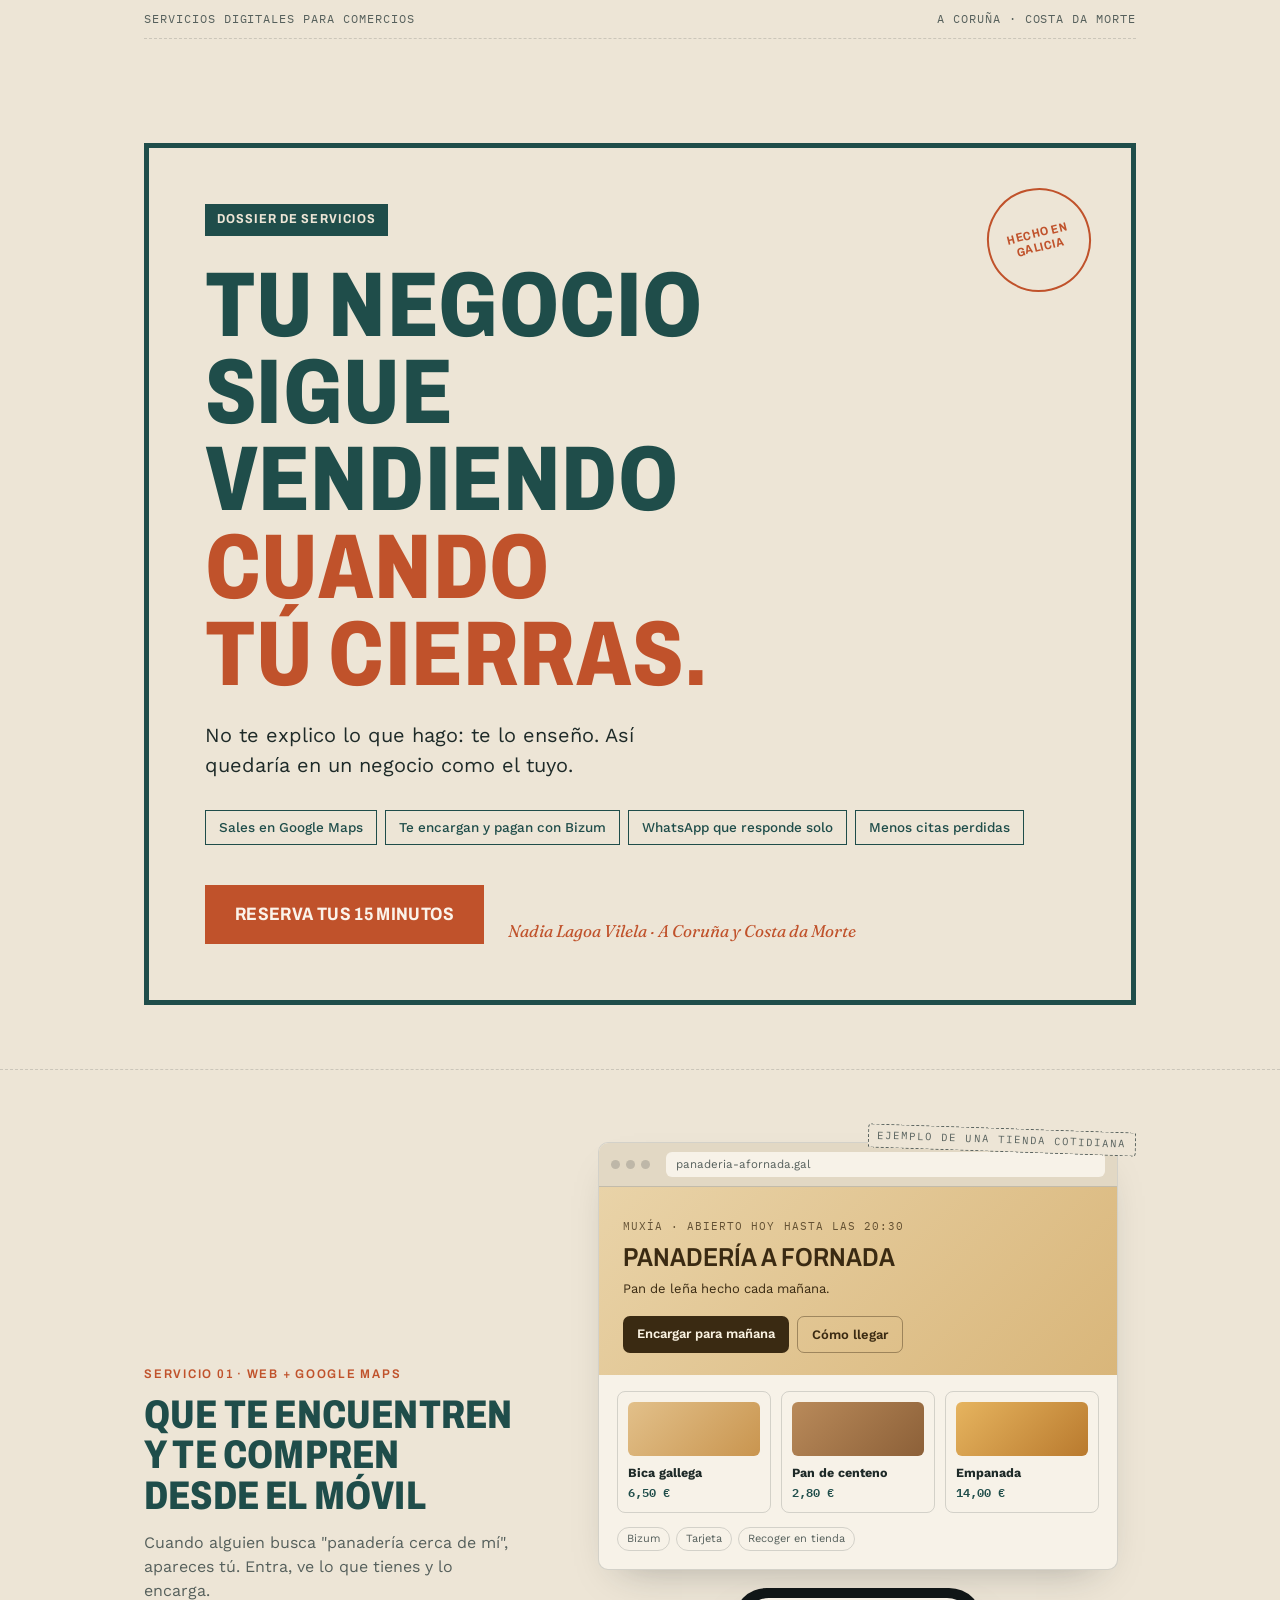
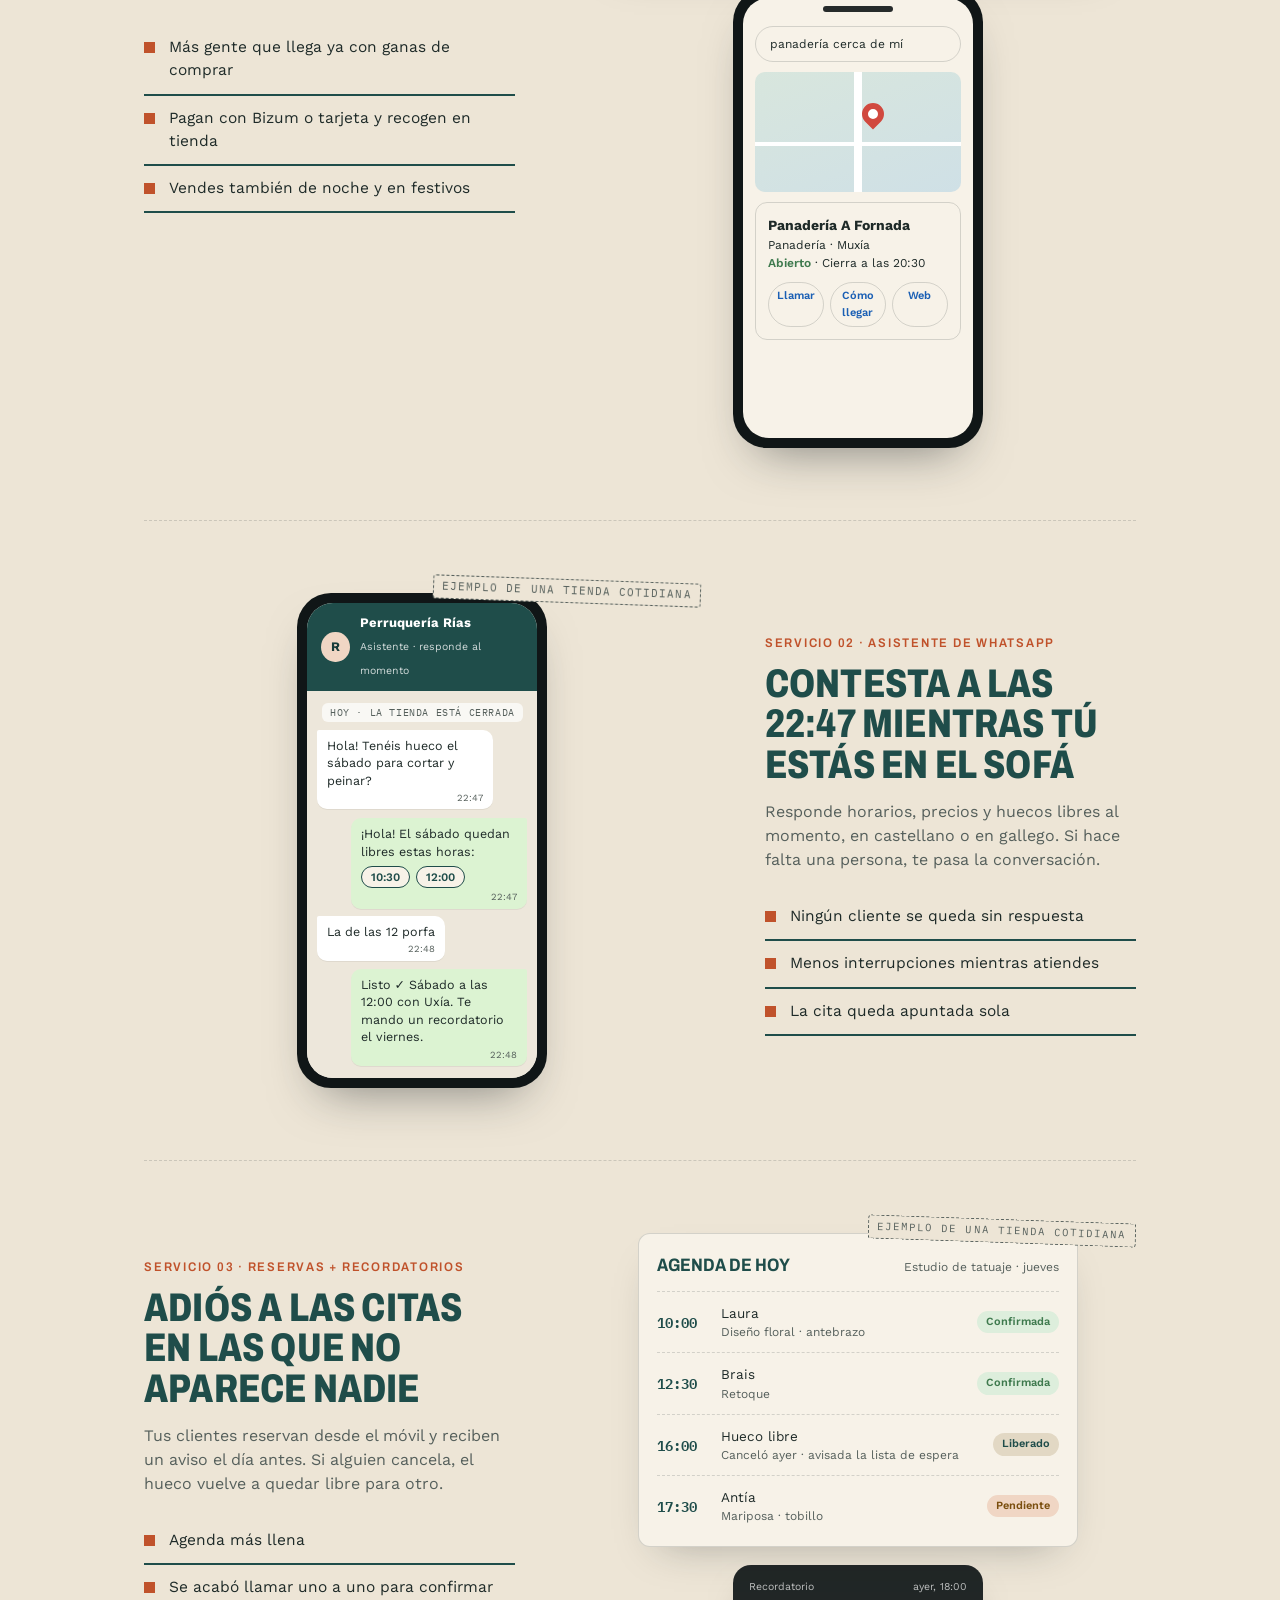
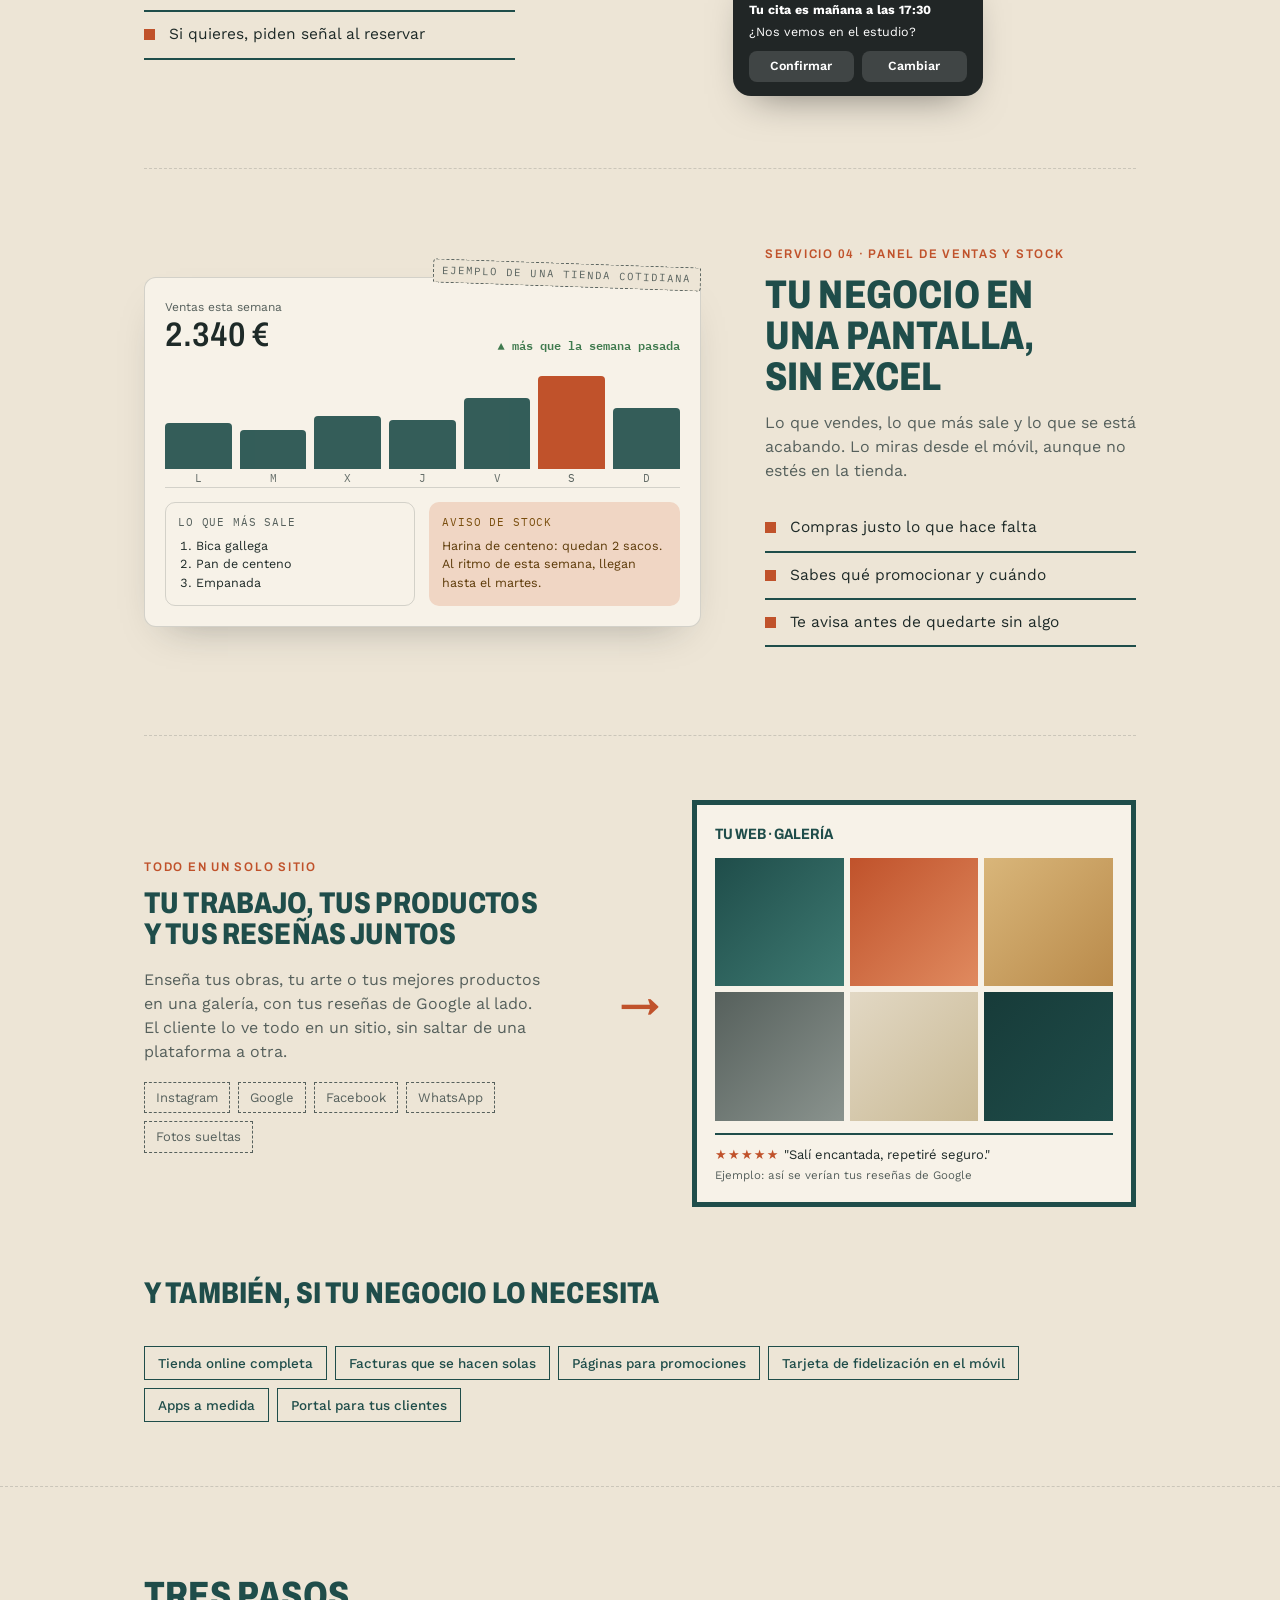
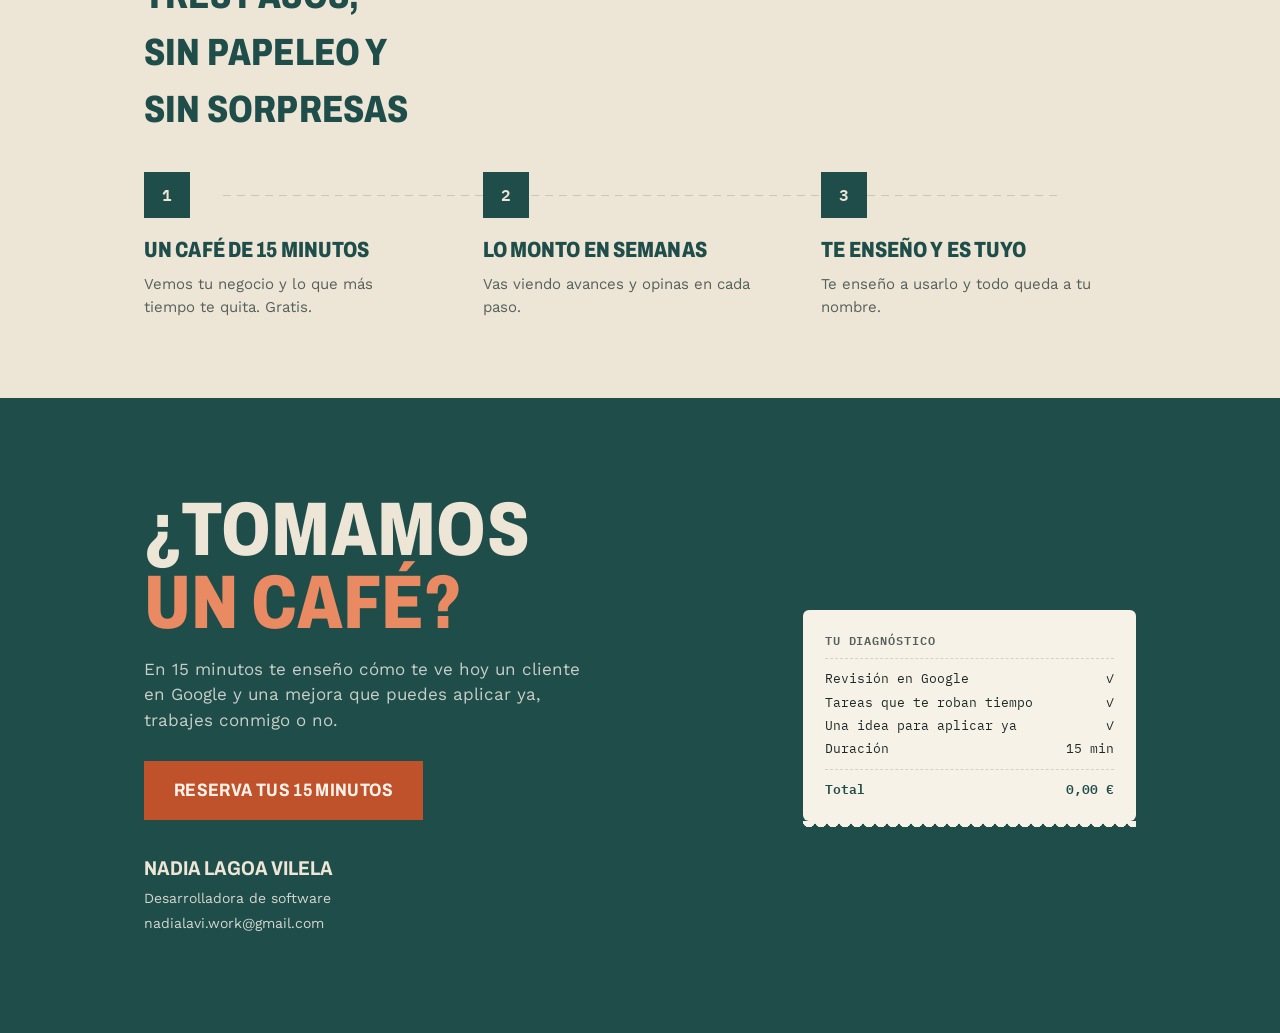
==== index.html @ 6bdc76c4 "Añadir dossier digital de servicios Co-Authored-By: Claude Opus 5.5 <noreply@anthropic.com> Claude-S" ====
<!doctype html>
<html lang="es">
<head>
<meta charset="utf-8">
<meta name="viewport" content="width=device-width, initial-scale=1, viewport-fit=cover">
<title>Nadia Lagoa Vilela · Servicios digitales para tu negocio</title>
<meta name="description" content="Webs, reservas, asistentes de WhatsApp y paneles de ventas para comercios de A Coruña y la Costa da Morte. Nadia Lagoa Vilela, desarrolladora de software.">
<meta property="og:type" content="website">
<meta property="og:locale" content="es_ES">
<meta property="og:title" content="Tu negocio sigue vendiendo cuando tú cierras">
<meta property="og:description" content="Webs, reservas, asistentes de WhatsApp y paneles de ventas para comercios de A Coruña y la Costa da Morte. Nadia Lagoa Vilela, desarrolladora de software.">
<meta name="theme-color" content="#1F4D4A">
<link rel="stylesheet" href="https://fonts.googleapis.com/css2?family=Archivo:wdth,wght@62..125,500..800&family=Work+Sans:wght@400;500;600&family=Fraunces:ital,opsz,wght@1,9..144,400&family=IBM+Plex+Mono:wght@500;600&display=swap">
<style>
  :root{
    color-scheme: light;
    --paper:#EDE5D6;
    --paper-2:#E2D8C4;
    --card:#F7F2E8;
    --ink:#1E2A28;
    --ink-soft:#56605C;
    --line:rgba(30,42,40,.16);
    --mar:#1F4D4A;
    --mar-2:#173B39;
    --amber:#C0522B;
    --amber-soft:#F0D6C4;
    --wa:#DCF3D2;
    --ok:#3F7A4E;
  }
  *{box-sizing:border-box;}
  body{margin:0; background:var(--paper); color:var(--ink); font-family:'Work Sans', ui-sans-serif, system-ui, sans-serif; -webkit-font-smoothing:antialiased; line-height:1.5;}
  h1,h2,h3{font-family:'Archivo', 'Arial Narrow', sans-serif; font-stretch:78%; text-transform:uppercase; text-wrap:balance; margin:0; font-weight:800; color:var(--mar); letter-spacing:.005em;}
  .script{font-family:'Fraunces', Georgia, serif; font-style:italic; color:var(--amber);}
  .mono{font-family:'IBM Plex Mono', ui-monospace, monospace;}
  .wrap{max-width:1040px; margin:0 auto; padding-inline:24px;}
  @media (max-width:480px){ .wrap{padding-inline:16px;} }

  .ticker{border-bottom:1px dashed var(--line); padding-block:10px; font-family:'IBM Plex Mono', monospace; font-size:12px; letter-spacing:.08em; text-transform:uppercase; color:var(--ink-soft); display:flex; justify-content:space-between; gap:12px; flex-wrap:wrap;}

  /* ---------- portada ---------- */
  .hero{padding-block:clamp(56px,9vw,104px) clamp(40px,6vw,64px);}
  .eyebrow{display:inline-block; font-family:'Archivo', sans-serif; font-stretch:85%; font-weight:700; font-size:13px; letter-spacing:.08em; text-transform:uppercase; background:var(--mar); color:var(--paper); padding:6px 12px; margin-bottom:26px;}
  .marco{border:5px solid var(--mar); padding:clamp(28px,5vw,56px); position:relative;}
  .stamp{position:absolute; top:clamp(20px,4vw,40px); right:clamp(20px,4vw,40px); width:104px; height:104px; border:2px solid var(--amber); border-radius:50%; display:flex; align-items:center; justify-content:center; text-align:center; font-family:'Archivo', sans-serif; font-stretch:85%; font-weight:700; font-size:12px; letter-spacing:.06em; text-transform:uppercase; color:var(--amber); transform:rotate(-14deg); line-height:1.2;}
  @media (max-width:560px){ .stamp{width:78px; height:78px; font-size:10px;} }
  .cta{display:inline-block; background:var(--amber); color:#FBF3EA; font-family:'Archivo', sans-serif; font-stretch:85%; font-weight:700; font-size:18px; letter-spacing:.02em; text-transform:uppercase; padding:16px 30px;}
  .cta-row{display:flex; align-items:flex-end; gap:24px; flex-wrap:wrap; margin-top:40px;}
  .cta-row .script{font-size:17px;}
  .hero h1{font-size:clamp(44px,8vw,92px); line-height:.95; max-width:13ch;}
  .hero h1 em{font-style:normal; color:var(--amber);}
  .tagline{font-size:clamp(17px,2vw,20px); color:var(--ink); max-width:42ch; margin:22px 0 0; line-height:1.5;}
  .chips{display:flex; flex-wrap:wrap; gap:8px; margin-top:30px;}
  .chip{font-size:13.5px; padding:6px 13px; border:1.5px solid var(--mar); background:transparent; color:var(--mar); font-weight:500;}

  hr.rule{border:none; border-top:1px dashed var(--line); margin:0;}

  /* ---------- ejemplos ---------- */
  .intro{padding-block:clamp(48px,7vw,80px) 8px;}
  .intro h2{color:var(--mar); font-size:clamp(28px,4vw,40px); max-width:22ch; line-height:1.12;}
  .intro p{color:var(--ink-soft); font-size:16.5px; max-width:52ch; margin:12px 0 0;}

  .ejemplo{display:grid; grid-template-columns:minmax(0,.8fr) minmax(0,1.2fr); gap:clamp(28px,5vw,64px); align-items:center; padding-block:clamp(40px,6vw,72px); border-bottom:1px dashed var(--line);}
  .ejemplo.rev{grid-template-columns:minmax(0,1.2fr) minmax(0,.8fr);}
  .ejemplo.rev .txt{order:2;}
  @media (max-width:820px){
    .ejemplo, .ejemplo.rev{grid-template-columns:1fr;}
    .ejemplo.rev .txt{order:0;}
  }
  .tag{font-family:'Archivo', sans-serif; font-stretch:90%; font-size:12.5px; letter-spacing:.14em; text-transform:uppercase; color:var(--amber); font-weight:600;}
  .txt h3{font-size:clamp(28px,3.8vw,40px); line-height:1.02; margin:10px 0 14px;}
  .txt p{margin:0; color:var(--ink-soft); font-size:16px; max-width:40ch;}
  .gana{margin-top:22px; padding:0; list-style:none; max-width:42ch;}
  .gana li{display:flex; gap:14px; align-items:baseline; font-size:15.5px; padding:11px 0; border-bottom:2px solid var(--mar);}
  .gana li::before{content:""; width:11px; height:11px; background:var(--amber); flex-shrink:0; transform:translateY(1px);}

  .escena{position:relative; display:flex; gap:18px; align-items:flex-end; justify-content:center; flex-wrap:wrap;}
  .sello{position:absolute; top:-14px; right:0; font-family:'IBM Plex Mono', monospace; font-size:10.5px; letter-spacing:.1em; text-transform:uppercase; color:var(--ink-soft); border:1px dashed var(--ink-soft); padding:3px 8px; border-radius:3px; background:var(--paper); transform:rotate(2deg); z-index:3;}

  /* navegador */
  .browser{flex:1 1 360px; max-width:520px; background:var(--card); border:1px solid var(--line); border-radius:10px; overflow:hidden; box-shadow:0 18px 40px -22px rgba(29,37,40,.35);}
  .browser .bar{display:flex; align-items:center; gap:6px; padding:9px 12px; background:var(--paper-2); border-bottom:1px solid var(--line);}
  .browser .bar i{width:9px; height:9px; border-radius:50%; background:rgba(29,37,40,.18);}
  .browser .url{margin-left:10px; flex:1; font-size:11.5px; color:var(--ink-soft); background:var(--card); border-radius:6px; padding:4px 10px;}
  .web-hero{padding:26px 24px 22px; background:linear-gradient(135deg,#E9D3A8 0%, #D9B67A 100%); color:#3A2A12;}
  .web-hero small{font-family:'IBM Plex Mono', monospace; font-size:10.5px; letter-spacing:.1em; text-transform:uppercase; opacity:.75;}
  .web-hero b{display:block; font-family:'Archivo', sans-serif; font-stretch:85%; text-transform:uppercase; font-size:26px; font-weight:600; line-height:1.1; margin:6px 0 4px;}
  .web-hero span{font-size:13px;}
  .web-hero .btns{display:flex; gap:8px; margin-top:16px; flex-wrap:wrap;}
  .btn-a{background:#3A2A12; color:#FBF3E2; font-size:12.5px; font-weight:600; padding:8px 14px; border-radius:7px;}
  .btn-b{border:1px solid rgba(58,42,18,.4); font-size:12.5px; font-weight:600; padding:8px 14px; border-radius:7px;}
  .productos{display:grid; grid-template-columns:repeat(3,1fr); gap:10px; padding:16px 18px 8px;}
  .prod{border:1px solid var(--line); border-radius:8px; padding:10px; font-size:12px;}
  .prod .foto{height:54px; border-radius:6px; margin-bottom:8px;}
  .prod b{display:block; font-size:12.5px;}
  .prod .p{font-family:'IBM Plex Mono', monospace; color:var(--mar); font-weight:600;}
  .pago{display:flex; gap:6px; flex-wrap:wrap; padding:6px 18px 18px; font-size:11px; color:var(--ink-soft);}
  .pago span{border:1px solid var(--line); border-radius:999px; padding:3px 9px;}
  @media (max-width:480px){ .productos{grid-template-columns:1fr 1fr;} .productos .prod:nth-child(3){display:none;} }

  /* móvil */
  .phone{flex:0 0 auto; width:250px; max-width:100%; background:#101617; border-radius:34px; padding:10px; box-shadow:0 24px 50px -24px rgba(29,37,40,.55);}
  .screen{background:var(--card); border-radius:26px; overflow:hidden; min-height:440px; display:flex; flex-direction:column;}
  .notch{height:22px; display:flex; justify-content:center; align-items:center;}
  .notch i{width:70px; height:6px; border-radius:6px; background:#101617; opacity:.9;}

  /* google */
  .gsearch{margin:6px 12px 10px; border:1px solid var(--line); border-radius:999px; padding:8px 14px; font-size:12px; color:var(--ink);}
  .map{height:120px; margin:0 12px; border-radius:10px; position:relative; overflow:hidden; background:
      linear-gradient(90deg, transparent 48%, #fff 48% 52%, transparent 52%),
      linear-gradient(0deg, transparent 38%, #fff 38% 42%, transparent 42%),
      linear-gradient(160deg, #D8E6DD 0%, #CFE0E6 100%);}
  .map .pin{position:absolute; left:52%; top:26%; width:22px; height:22px; border-radius:50% 50% 50% 0; background:#D1493F; transform:rotate(-45deg);}
  .map .pin::after{content:""; position:absolute; inset:6px; border-radius:50%; background:#fff;}
  .gcard{margin:10px 12px; padding:12px; border:1px solid var(--line); border-radius:12px; font-size:12px;}
  .gcard b{font-size:14px; display:block;}
  .gcard .abierto{color:var(--ok); font-weight:600;}
  .gcard .acc{display:flex; gap:6px; margin-top:10px;}
  .gcard .acc span{flex:1; text-align:center; font-size:11px; font-weight:600; color:#1A5FB4; border:1px solid var(--line); border-radius:999px; padding:5px 0;}

  /* whatsapp */
  .wa-head{background:var(--mar); color:#fff; padding:10px 14px; display:flex; gap:10px; align-items:center;}
  .wa-head .av{width:30px; height:30px; border-radius:50%; background:var(--amber-soft); color:var(--mar-2); display:flex; align-items:center; justify-content:center; font-weight:700; font-size:13px;}
  .wa-head b{font-size:13px; display:block;}
  .wa-head small{font-size:10.5px; opacity:.8;}
  .wa-body{flex:1; background:#EDE7DB; padding:12px 10px; display:flex; flex-direction:column; gap:8px;}
  .msg{max-width:84%; font-size:12.5px; padding:7px 10px 5px; border-radius:10px; line-height:1.4; box-shadow:0 1px 0 rgba(0,0,0,.06);}
  .msg .h{display:block; text-align:right; font-size:9.5px; color:var(--ink-soft); margin-top:2px;}
  .in{background:#fff; align-self:flex-start; border-top-left-radius:2px;}
  .out{background:var(--wa); align-self:flex-end; border-top-right-radius:2px;}
  .huecos{display:flex; gap:6px; margin-top:6px;}
  .huecos span{background:var(--card); border:1px solid var(--mar); color:var(--mar); border-radius:999px; padding:2px 9px; font-size:11.5px; font-weight:600;}
  .nota-hora{align-self:center; font-family:'IBM Plex Mono', monospace; font-size:10px; letter-spacing:.06em; background:rgba(255,255,255,.7); color:var(--ink-soft); border-radius:6px; padding:2px 8px; text-transform:uppercase;}

  /* agenda */
  .agenda{flex:1 1 340px; max-width:440px; background:var(--card); border:1px solid var(--line); border-radius:12px; padding:18px 18px 10px; box-shadow:0 18px 40px -22px rgba(29,37,40,.35);}
  .agenda .top{display:flex; justify-content:space-between; align-items:baseline; margin-bottom:12px;}
  .agenda .top b{font-family:'Archivo', sans-serif; font-stretch:85%; text-transform:uppercase; font-size:18px; color:var(--mar);}
  .agenda .top span{font-size:12px; color:var(--ink-soft);}
  .cita{display:grid; grid-template-columns:52px 1fr auto; gap:12px; align-items:center; padding:11px 0; border-top:1px dashed var(--line); font-size:13.5px;}
  .cita .h{font-family:'IBM Plex Mono', monospace; font-weight:600; color:var(--mar);}
  .cita small{display:block; color:var(--ink-soft); font-size:12px;}
  .est{font-size:11px; font-weight:600; padding:3px 9px; border-radius:999px; white-space:nowrap;}
  .est.ok{background:#DDEEDC; color:var(--ok);}
  .est.pend{background:var(--amber-soft); color:#7A4E0E;}
  .est.libre{background:var(--paper-2); color:var(--mar);}
  .noti{flex:0 0 auto; width:250px; max-width:100%; background:rgba(16,22,23,.92); color:#fff; border-radius:18px; padding:14px 16px; font-size:12.5px; box-shadow:0 18px 40px -20px rgba(0,0,0,.5); align-self:flex-start;}
  .noti small{display:flex; justify-content:space-between; font-size:10.5px; opacity:.7; margin-bottom:6px;}
  .noti b{display:block; margin-bottom:3px;}
  .noti .r{display:flex; gap:8px; margin-top:10px;}
  .noti .r span{flex:1; text-align:center; background:rgba(255,255,255,.14); border-radius:8px; padding:6px 0; font-weight:600;}

  /* panel */
  .panel{flex:1 1 420px; max-width:560px; background:var(--card); border:1px solid var(--line); border-radius:12px; padding:20px; box-shadow:0 18px 40px -22px rgba(29,37,40,.35); display:grid; grid-template-columns:1fr 1fr; gap:14px;}
  .panel .kpi{grid-column:1 / -1; display:flex; justify-content:space-between; align-items:flex-end; flex-wrap:wrap; gap:10px;}
  .panel .kpi small{display:block; font-size:12px; color:var(--ink-soft);}
  .panel .kpi b{font-family:'Archivo', sans-serif; font-stretch:85%; font-size:34px; font-weight:600; font-variant-numeric:tabular-nums; line-height:1.1;}
  .panel .kpi .sube{font-family:'IBM Plex Mono', monospace; font-size:12px; color:var(--ok); font-weight:600;}
  .barras{grid-column:1 / -1; display:grid; grid-template-columns:repeat(7,1fr); gap:8px; align-items:end; height:120px; padding-bottom:18px; position:relative; border-bottom:1px solid var(--line);}
  .barras div{background:var(--mar); border-radius:4px 4px 0 0; position:relative; opacity:.9;}
  .barras div.hoy{background:var(--amber); opacity:1;}
  .barras div span{position:absolute; bottom:-18px; left:0; right:0; text-align:center; font-family:'IBM Plex Mono', monospace; font-size:10.5px; color:var(--ink-soft);}
  .mini{border:1px solid var(--line); border-radius:10px; padding:12px; font-size:12.5px;}
  .mini small{display:block; font-family:'IBM Plex Mono', monospace; font-size:10.5px; letter-spacing:.08em; text-transform:uppercase; color:var(--ink-soft); margin-bottom:6px;}
  .mini ol{margin:0; padding-left:18px;}
  .mini.alerta{background:var(--amber-soft); border-color:transparent; color:#5C3A08;}
  .mini.alerta small{color:#7A4E0E;}
  @media (max-width:480px){ .panel{grid-template-columns:1fr;} }

  /* ---------- todo en un sitio ---------- */
  .unsitio{display:grid; grid-template-columns:minmax(0,1fr) auto minmax(0,1fr); gap:clamp(16px,3vw,32px); align-items:center; margin-bottom:clamp(40px,6vw,64px);}
  @media (max-width:760px){ .unsitio{grid-template-columns:1fr;} .unsitio .flecha{transform:rotate(90deg); justify-self:center;} }
  .unsitio h2{font-size:clamp(28px,3.8vw,40px); line-height:1.02; margin:10px 0 14px;}
  .unsitio p{margin:0; color:var(--ink-soft); font-size:16px; max-width:40ch;}
  .antes{display:flex; flex-wrap:wrap; gap:8px; margin-top:18px;}
  .antes span{font-size:13px; padding:5px 11px; border:1.5px dashed var(--ink-soft); color:var(--ink-soft);}
  .flecha{font-family:'Archivo', sans-serif; font-weight:800; font-size:40px; color:var(--amber);}
  .tuweb{background:var(--card); border:5px solid var(--mar); padding:18px;}
  .tuweb .t{font-family:'Archivo', sans-serif; font-stretch:85%; font-weight:700; text-transform:uppercase; color:var(--mar); font-size:15px; margin-bottom:12px;}
  .galeria{display:grid; grid-template-columns:repeat(3,1fr); gap:6px; margin-bottom:12px;}
  .galeria i{aspect-ratio:1; max-width:100%; display:block;}
  .resena{border-top:2px solid var(--mar); padding-top:10px; font-size:13px;}
  .resena b{color:var(--amber); letter-spacing:.1em;}
  .resena small{display:block; color:var(--ink-soft); font-size:11.5px; margin-top:2px;}

  /* ---------- y además ---------- */
  .extra{padding-block:clamp(40px,6vw,64px);}
  .extra h2{font-size:clamp(24px,3vw,30px); margin-bottom:18px;}

  /* ---------- pasos ---------- */
  .pasos{padding-block:clamp(48px,7vw,80px); }
  .pasos h2{font-size:clamp(28px,4vw,38px); margin-bottom:34px; max-width:20ch;}
  .flow{display:grid; grid-template-columns:repeat(3,1fr); gap:24px; position:relative;}
  .flow::before{content:""; position:absolute; top:23px; left:8%; right:8%; height:1px; background:repeating-linear-gradient(to right, var(--line) 0 8px, transparent 8px 14px);}
  .step{position:relative;}
  .step .n{width:46px; height:46px; background:var(--mar); color:var(--paper) !important; border:none; color:var(--mar-2); font-family:'IBM Plex Mono', monospace; font-weight:600; display:flex; align-items:center; justify-content:center; margin-bottom:16px;}
  .step h3{font-size:22px; margin-bottom:6px;}
  .step p{margin:0; color:var(--ink-soft); font-size:15px; max-width:30ch;}
  @media (max-width:700px){ .flow{grid-template-columns:1fr;} .flow::before{display:none;} }

  /* ---------- cierre ---------- */
  .cierre{background:var(--mar); color:#F2EFE7; padding-block:clamp(56px,8vw,96px);}
  .cierre .grid{display:grid; grid-template-columns:minmax(0,1.3fr) minmax(0,.7fr); gap:40px; align-items:center;}
  @media (max-width:760px){ .cierre .grid{grid-template-columns:1fr;} }
  .cierre h2{font-size:clamp(40px,7vw,76px); line-height:.95; color:var(--paper);}
  .cierre h2 em{font-style:normal; color:#E98A63;}
  .cierre p{font-size:17px; color:rgba(242,239,231,.8); max-width:42ch; margin:18px 0 0;}
  .ticket{background:var(--card); color:var(--ink); border-radius:6px; padding:20px 22px; font-family:'IBM Plex Mono', monospace; font-size:13px; line-height:1.8; position:relative;}
  .ticket::after{content:""; position:absolute; left:0; right:0; bottom:-8px; height:8px; background:radial-gradient(circle at 6px 0, var(--card) 6px, transparent 6.5px) 0 0/12px 8px repeat-x;}
  .ticket .t{font-weight:600; letter-spacing:.08em; text-transform:uppercase; font-size:11.5px; color:var(--ink-soft); border-bottom:1px dashed var(--line); padding-bottom:8px; margin-bottom:8px;}
  .ticket .row{display:flex; justify-content:space-between; gap:12px;}
  .ticket .tot{border-top:1px dashed var(--line); margin-top:8px; padding-top:8px; font-weight:600; color:var(--mar);}
  .firma{margin-top:30px; font-size:14px; color:rgba(242,239,231,.85); line-height:1.8;}
  .firma b{font-family:'Archivo', sans-serif; font-stretch:85%; text-transform:uppercase; font-size:20px; font-weight:700; color:var(--paper);}

  @media (prefers-reduced-motion: no-preference){
    .msg{animation:entra .5s ease both;}
    .msg:nth-child(2){animation-delay:.1s}.msg:nth-child(3){animation-delay:.2s}.msg:nth-child(4){animation-delay:.3s}.msg:nth-child(5){animation-delay:.4s}
    @keyframes entra{from{transform:translateY(6px)} to{transform:none}}
  }
</style>
</head>
<body>
<div class="wrap">
  <div class="ticker">
    <span>Servicios digitales para comercios</span>
    <span>A Coruña · Costa da Morte</span>
  </div>

  <section class="hero" data-document-role="page" data-label="Portada">
   <div class="marco">
    <div class="stamp">Hecho en<br>Galicia</div>
    <div class="eyebrow">Dossier de servicios</div>
    <h1>Tu negocio sigue vendiendo <em>cuando tú cierras.</em></h1>
    <p class="tagline">No te explico lo que hago: te lo enseño. Así quedaría en un negocio como el tuyo.</p>
    <div class="chips">
      <span class="chip">Sales en Google Maps</span>
      <span class="chip">Te encargan y pagan con Bizum</span>
      <span class="chip">WhatsApp que responde solo</span>
      <span class="chip">Menos citas perdidas</span>
    </div>
    <div class="cta-row"><span class="cta">Reserva tus 15 minutos</span><span class="script">Nadia Lagoa Vilela · A Coruña y Costa da Morte</span></div>
   </div>
  </section>
</div>

<hr class="rule">

<div class="wrap">

  <!-- WEB + GOOGLE -->
  <section class="ejemplo" data-document-role="page" data-label="Web y Google">
    <div class="txt">
      <span class="tag">Servicio 01 · Web + Google Maps</span>
      <h3>Que te encuentren y te compren desde el móvil</h3>
      <p>Cuando alguien busca "panadería cerca de mí", apareces tú. Entra, ve lo que tienes y lo encarga.</p>
      <ul class="gana">
        <li>Más gente que llega ya con ganas de comprar</li>
        <li>Pagan con Bizum o tarjeta y recogen en tienda</li>
        <li>Vendes también de noche y en festivos</li>
      </ul>
    </div>
    <div class="escena">
      <span class="sello">Ejemplo de una tienda cotidiana</span>
      <div class="browser">
        <div class="bar"><i></i><i></i><i></i><span class="url">panaderia-afornada.gal</span></div>
        <div class="web-hero">
          <small>Muxía · Abierto hoy hasta las 20:30</small>
          <b>Panadería A Fornada</b>
          <span>Pan de leña hecho cada mañana.</span>
          <div class="btns"><span class="btn-a">Encargar para mañana</span><span class="btn-b">Cómo llegar</span></div>
        </div>
        <div class="productos">
          <div class="prod"><div class="foto" style="background:linear-gradient(135deg,#E2C08A,#C9954F)"></div><b>Bica gallega</b><span class="p">6,50 €</span></div>
          <div class="prod"><div class="foto" style="background:linear-gradient(135deg,#B98A5A,#8C6038)"></div><b>Pan de centeno</b><span class="p">2,80 €</span></div>
          <div class="prod"><div class="foto" style="background:linear-gradient(135deg,#E6B45F,#B97A2E)"></div><b>Empanada</b><span class="p">14,00 €</span></div>
        </div>
        <div class="pago"><span>Bizum</span><span>Tarjeta</span><span>Recoger en tienda</span></div>
      </div>
      <div class="phone">
        <div class="screen">
          <div class="notch"><i></i></div>
          <div class="gsearch">panadería cerca de mí</div>
          <div class="map"><span class="pin"></span></div>
          <div class="gcard">
            <b>Panadería A Fornada</b>
            <span>Panadería · Muxía</span><br>
            <span class="abierto">Abierto</span> · Cierra a las 20:30
            <div class="acc"><span>Llamar</span><span>Cómo llegar</span><span>Web</span></div>
          </div>
        </div>
      </div>
    </div>
  </section>

  <!-- WHATSAPP -->
  <section class="ejemplo rev" data-document-role="page" data-label="Asistente de WhatsApp">
    <div class="txt">
      <span class="tag">Servicio 02 · Asistente de WhatsApp</span>
      <h3>Contesta a las 22:47 mientras tú estás en el sofá</h3>
      <p>Responde horarios, precios y huecos libres al momento, en castellano o en gallego. Si hace falta una persona, te pasa la conversación.</p>
      <ul class="gana">
        <li>Ningún cliente se queda sin respuesta</li>
        <li>Menos interrupciones mientras atiendes</li>
        <li>La cita queda apuntada sola</li>
      </ul>
    </div>
    <div class="escena">
      <span class="sello">Ejemplo de una tienda cotidiana</span>
      <div class="phone">
        <div class="screen">
          <div class="wa-head"><span class="av">R</span><div><b>Perruquería Rías</b><small>Asistente · responde al momento</small></div></div>
          <div class="wa-body">
            <span class="nota-hora">Hoy · la tienda está cerrada</span>
            <div class="msg in">Hola! Tenéis hueco el sábado para cortar y peinar?<span class="h">22:47</span></div>
            <div class="msg out">¡Hola! El sábado quedan libres estas horas:
              <div class="huecos"><span>10:30</span><span>12:00</span></div><span class="h">22:47</span></div>
            <div class="msg in">La de las 12 porfa<span class="h">22:48</span></div>
            <div class="msg out">Listo ✓ Sábado a las 12:00 con Uxía. Te mando un recordatorio el viernes.<span class="h">22:48</span></div>
          </div>
        </div>
      </div>
    </div>
  </section>

  <!-- RESERVAS -->
  <section class="ejemplo" data-document-role="page" data-label="Reservas y recordatorios">
    <div class="txt">
      <span class="tag">Servicio 03 · Reservas + recordatorios</span>
      <h3>Adiós a las citas en las que no aparece nadie</h3>
      <p>Tus clientes reservan desde el móvil y reciben un aviso el día antes. Si alguien cancela, el hueco vuelve a quedar libre para otro.</p>
      <ul class="gana">
        <li>Agenda más llena</li>
        <li>Se acabó llamar uno a uno para confirmar</li>
        <li>Si quieres, piden señal al reservar</li>
      </ul>
    </div>
    <div class="escena">
      <span class="sello">Ejemplo de una tienda cotidiana</span>
      <div class="agenda">
        <div class="top"><b>Agenda de hoy</b><span>Estudio de tatuaje · jueves</span></div>
        <div class="cita"><span class="h">10:00</span><div>Laura<small>Diseño floral · antebrazo</small></div><span class="est ok">Confirmada</span></div>
        <div class="cita"><span class="h">12:30</span><div>Brais<small>Retoque</small></div><span class="est ok">Confirmada</span></div>
        <div class="cita"><span class="h">16:00</span><div>Hueco libre<small>Canceló ayer · avisada la lista de espera</small></div><span class="est libre">Liberado</span></div>
        <div class="cita"><span class="h">17:30</span><div>Antía<small>Mariposa · tobillo</small></div><span class="est pend">Pendiente</span></div>
      </div>
      <div class="noti">
        <small><span>Recordatorio</span><span>ayer, 18:00</span></small>
        <b>Tu cita es mañana a las 17:30</b>
        ¿Nos vemos en el estudio?
        <div class="r"><span>Confirmar</span><span>Cambiar</span></div>
      </div>
    </div>
  </section>

  <!-- PANEL -->
  <section class="ejemplo rev" data-document-role="page" data-label="Panel de ventas">
    <div class="txt">
      <span class="tag">Servicio 04 · Panel de ventas y stock</span>
      <h3>Tu negocio en una pantalla, sin Excel</h3>
      <p>Lo que vendes, lo que más sale y lo que se está acabando. Lo miras desde el móvil, aunque no estés en la tienda.</p>
      <ul class="gana">
        <li>Compras justo lo que hace falta</li>
        <li>Sabes qué promocionar y cuándo</li>
        <li>Te avisa antes de quedarte sin algo</li>
      </ul>
    </div>
    <div class="escena">
      <span class="sello">Ejemplo de una tienda cotidiana</span>
      <div class="panel">
        <div class="kpi"><div><small>Ventas esta semana</small><b>2.340 €</b></div><span class="sube">▲ más que la semana pasada</span></div>
        <div class="barras">
          <div style="height:45%"><span>L</span></div>
          <div style="height:38%"><span>M</span></div>
          <div style="height:52%"><span>X</span></div>
          <div style="height:48%"><span>J</span></div>
          <div style="height:70%"><span>V</span></div>
          <div class="hoy" style="height:92%"><span>S</span></div>
          <div style="height:60%"><span>D</span></div>
        </div>
        <div class="mini"><small>Lo que más sale</small><ol><li>Bica gallega</li><li>Pan de centeno</li><li>Empanada</li></ol></div>
        <div class="mini alerta"><small>Aviso de stock</small>Harina de centeno: quedan 2 sacos. Al ritmo de esta semana, llegan hasta el martes.</div>
      </div>
    </div>
  </section>

  <section class="extra" data-document-role="page" data-label="Y además">
    <div class="unsitio">
      <div>
        <span class="tag">Todo en un solo sitio</span>
        <h2>Tu trabajo, tus productos y tus reseñas juntos</h2>
        <p>Enseña tus obras, tu arte o tus mejores productos en una galería, con tus reseñas de Google al lado. El cliente lo ve todo en un sitio, sin saltar de una plataforma a otra.</p>
        <div class="antes"><span>Instagram</span><span>Google</span><span>Facebook</span><span>WhatsApp</span><span>Fotos sueltas</span></div>
      </div>
      <div class="flecha" aria-hidden="true">→</div>
      <div class="tuweb">
        <div class="t">Tu web · galería</div>
        <div class="galeria">
          <i style="background:linear-gradient(135deg,#1F4D4A,#3E7A72)"></i>
          <i style="background:linear-gradient(135deg,#C0522B,#E08A5F)"></i>
          <i style="background:linear-gradient(135deg,#D9B67A,#B98A4A)"></i>
          <i style="background:linear-gradient(135deg,#56605C,#8A938E)"></i>
          <i style="background:linear-gradient(135deg,#E2D8C4,#C9B994)"></i>
          <i style="background:linear-gradient(135deg,#173B39,#1F4D4A)"></i>
        </div>
        <div class="resena"><b>★★★★★</b> "Salí encantada, repetiré seguro."<small>Ejemplo: así se verían tus reseñas de Google</small></div>
      </div>
    </div>
    <h2>Y también, si tu negocio lo necesita</h2>
    <div class="chips">
      <span class="chip">Tienda online completa</span>
      <span class="chip">Facturas que se hacen solas</span>
      <span class="chip">Páginas para promociones</span>
      <span class="chip">Tarjeta de fidelización en el móvil</span>
      <span class="chip">Apps a medida</span>
      <span class="chip">Portal para tus clientes</span>
    </div>
  </section>
</div>

<hr class="rule">

<div class="wrap">
  <section class="pasos" data-document-role="page" data-label="Cómo trabajo">
    <h2>Tres pasos, sin papeleo y sin sorpresas</h2>
    <div class="flow">
      <div class="step"><div class="n">1</div><h3>Un café de 15 minutos</h3><p>Vemos tu negocio y lo que más tiempo te quita. Gratis.</p></div>
      <div class="step"><div class="n">2</div><h3>Lo monto en semanas</h3><p>Vas viendo avances y opinas en cada paso.</p></div>
      <div class="step"><div class="n">3</div><h3>Te enseño y es tuyo</h3><p>Te enseño a usarlo y todo queda a tu nombre.</p></div>
    </div>
  </section>
</div>

<section class="cierre" data-document-role="page" data-label="Contacto">
  <div class="wrap">
    <div class="grid">
      <div>
        <h2>¿Tomamos <em>un café?</em></h2>
        <p>En 15 minutos te enseño cómo te ve hoy un cliente en Google y una mejora que puedes aplicar ya, trabajes conmigo o no.</p>
        <div class="cta-row" style="margin-top:28px"><span class="cta">Reserva tus 15 minutos</span></div>
        <div class="firma">
          <b>Nadia Lagoa Vilela</b><br>
          Desarrolladora de software<br>
          nadialavi.work@gmail.com
        </div>
      </div>
      <div class="ticket">
        <div class="t">Tu diagnóstico</div>
        <div class="row"><span>Revisión en Google</span><span>✓</span></div>
        <div class="row"><span>Tareas que te roban tiempo</span><span>✓</span></div>
        <div class="row"><span>Una idea para aplicar ya</span><span>✓</span></div>
        <div class="row"><span>Duración</span><span>15 min</span></div>
        <div class="row tot"><span>Total</span><span>0,00 €</span></div>
      </div>
    </div>
  </div>
</section>
</body>
</html>
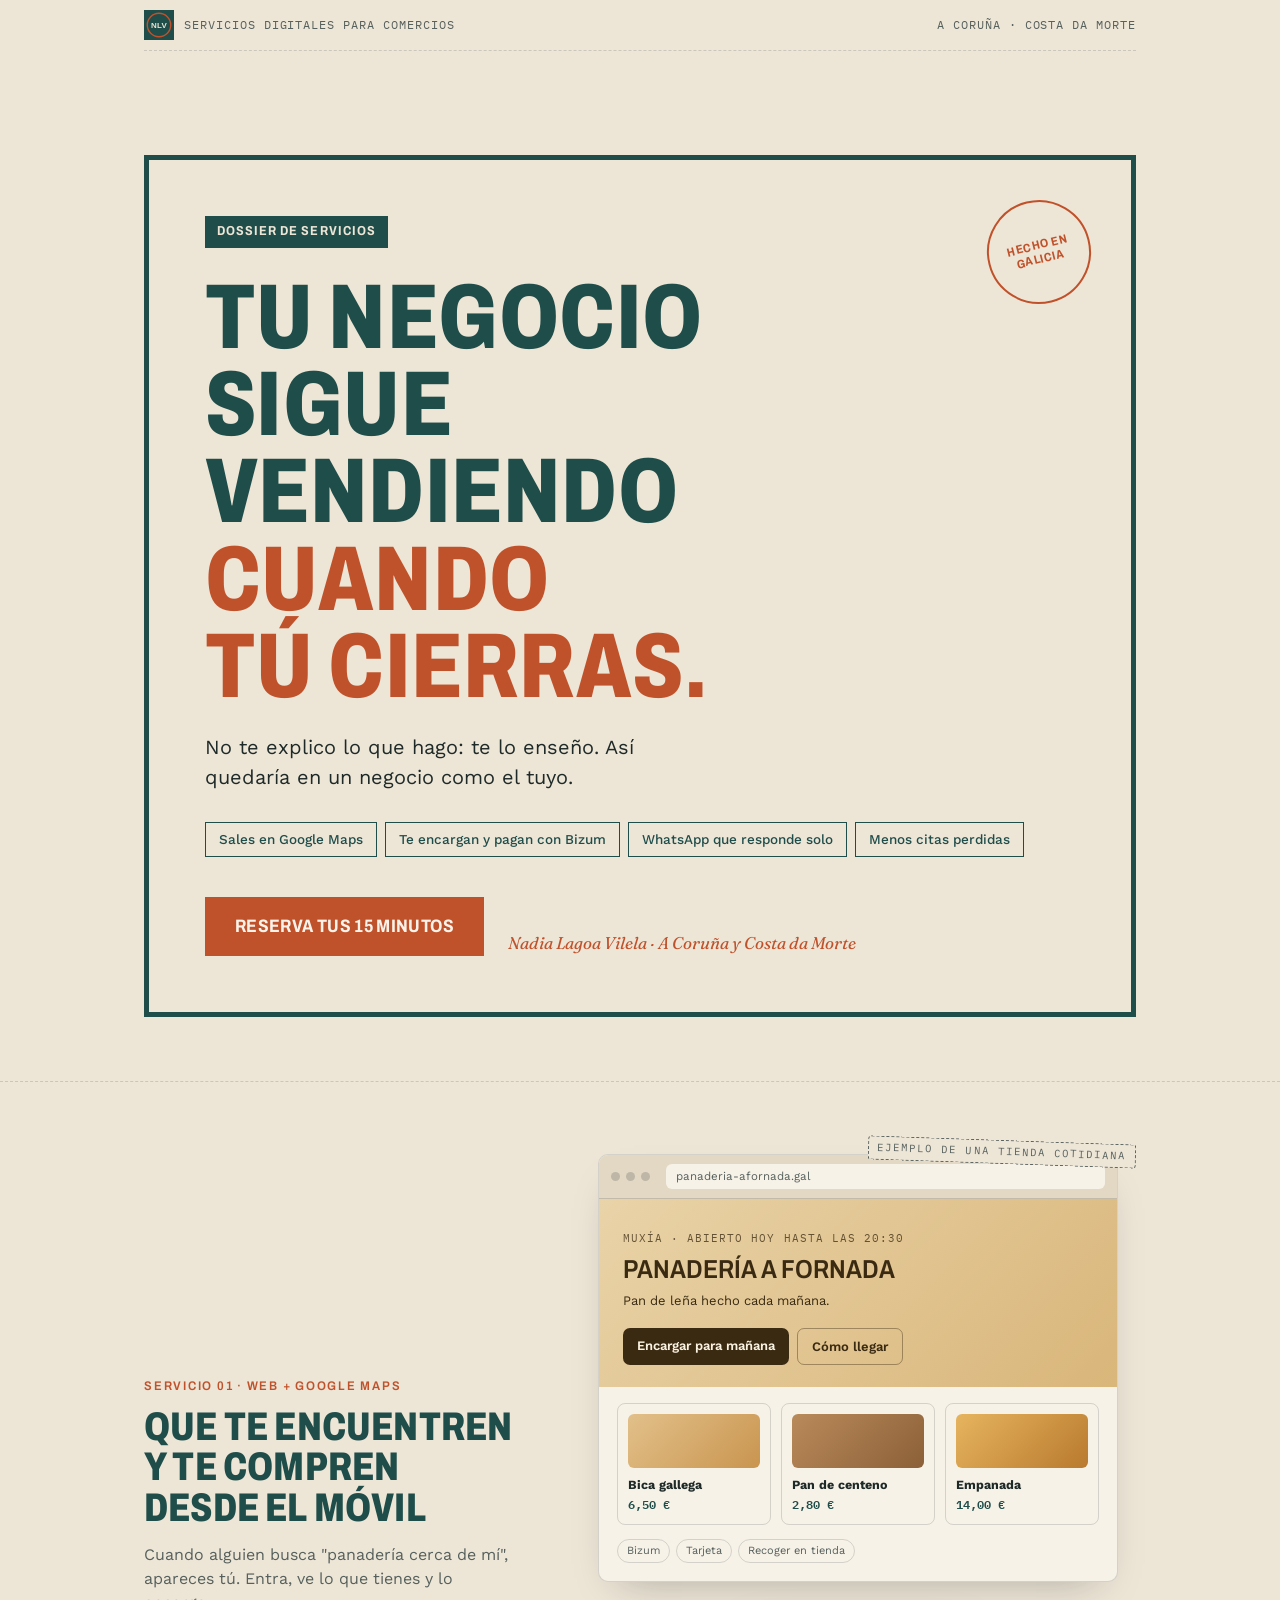
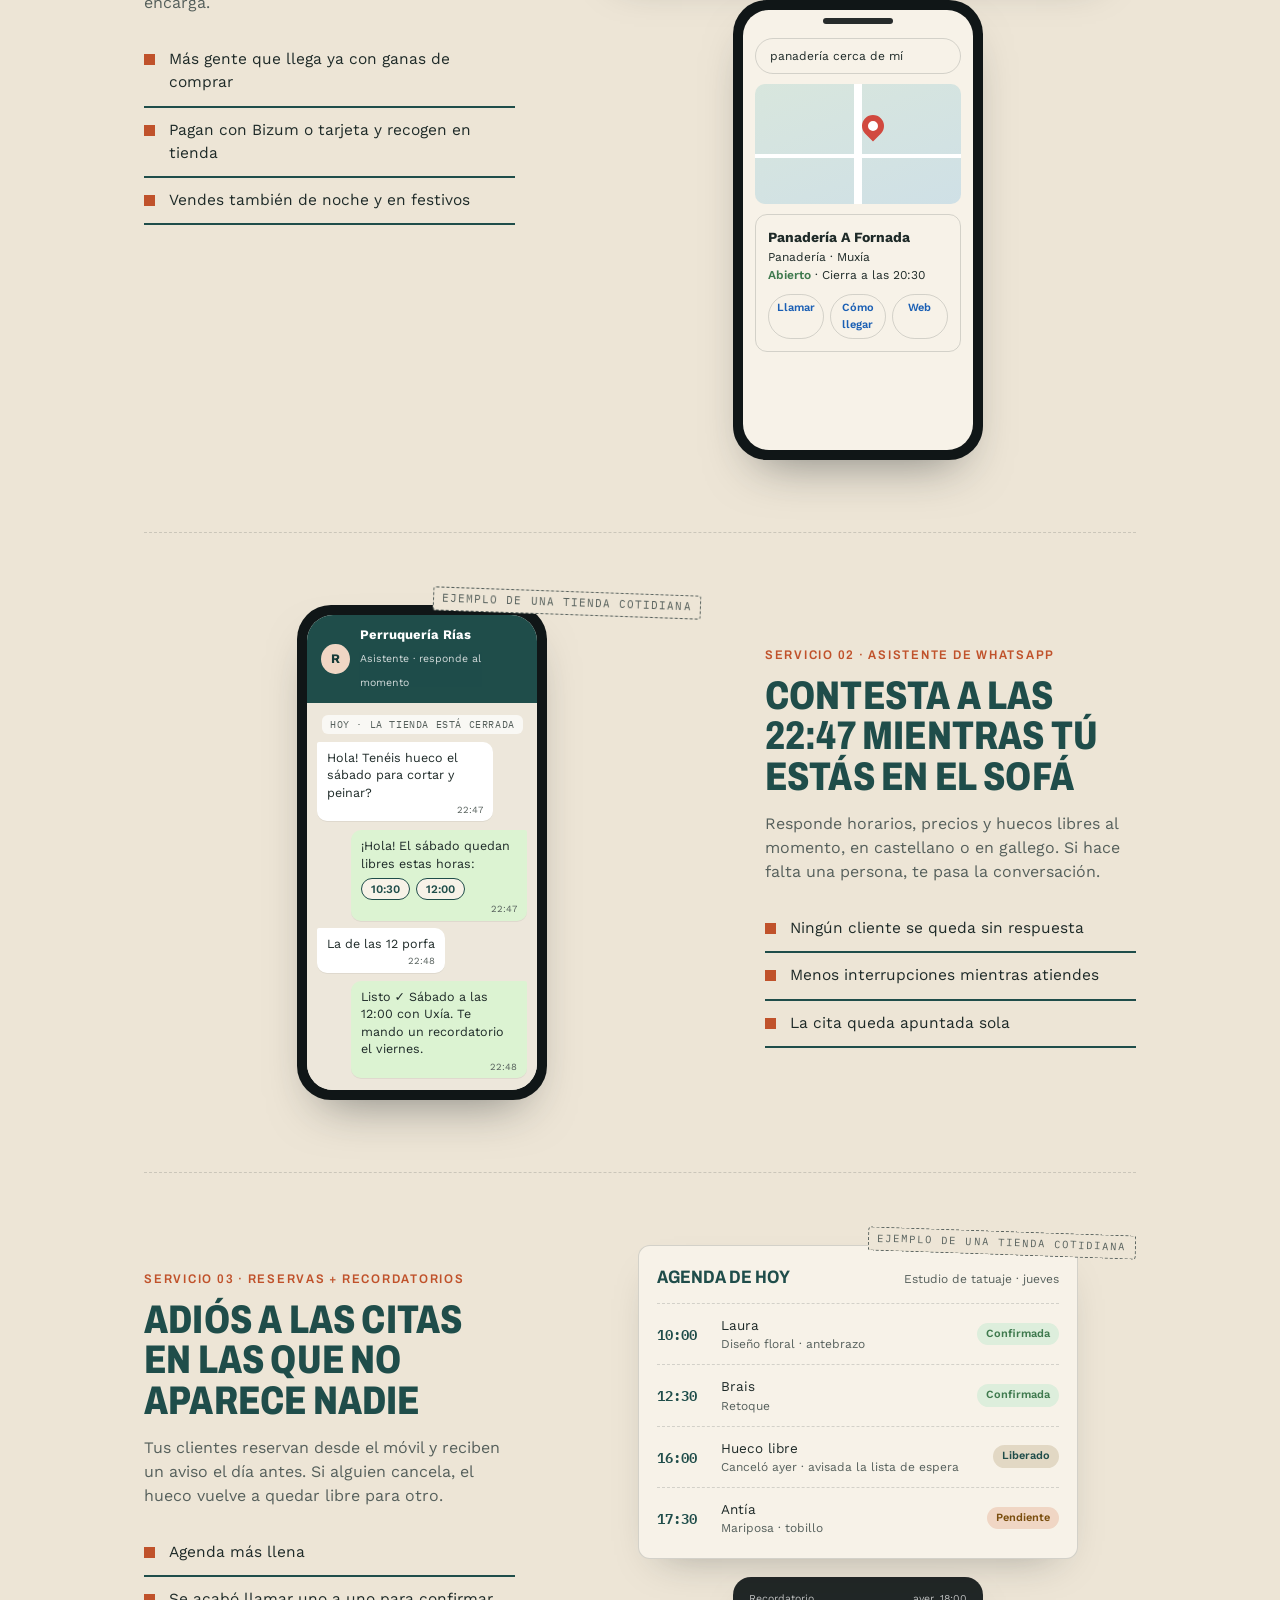
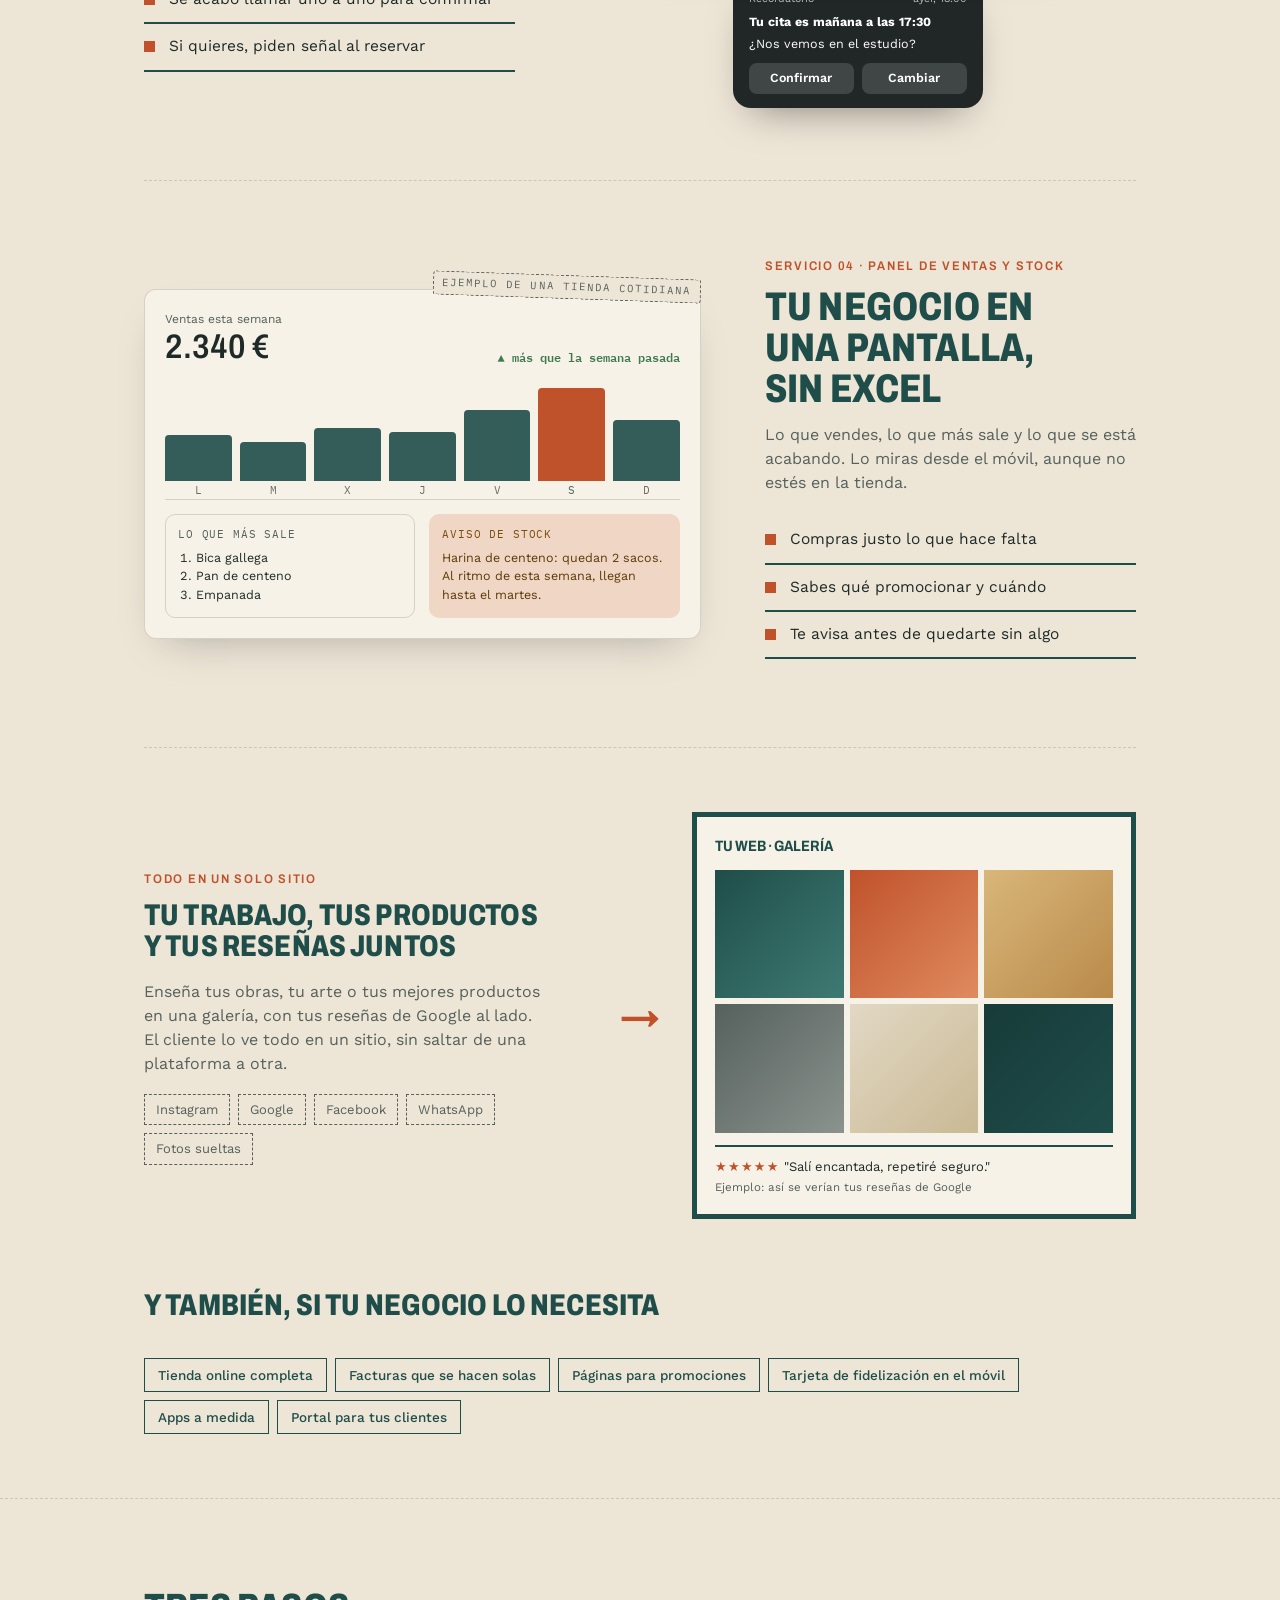
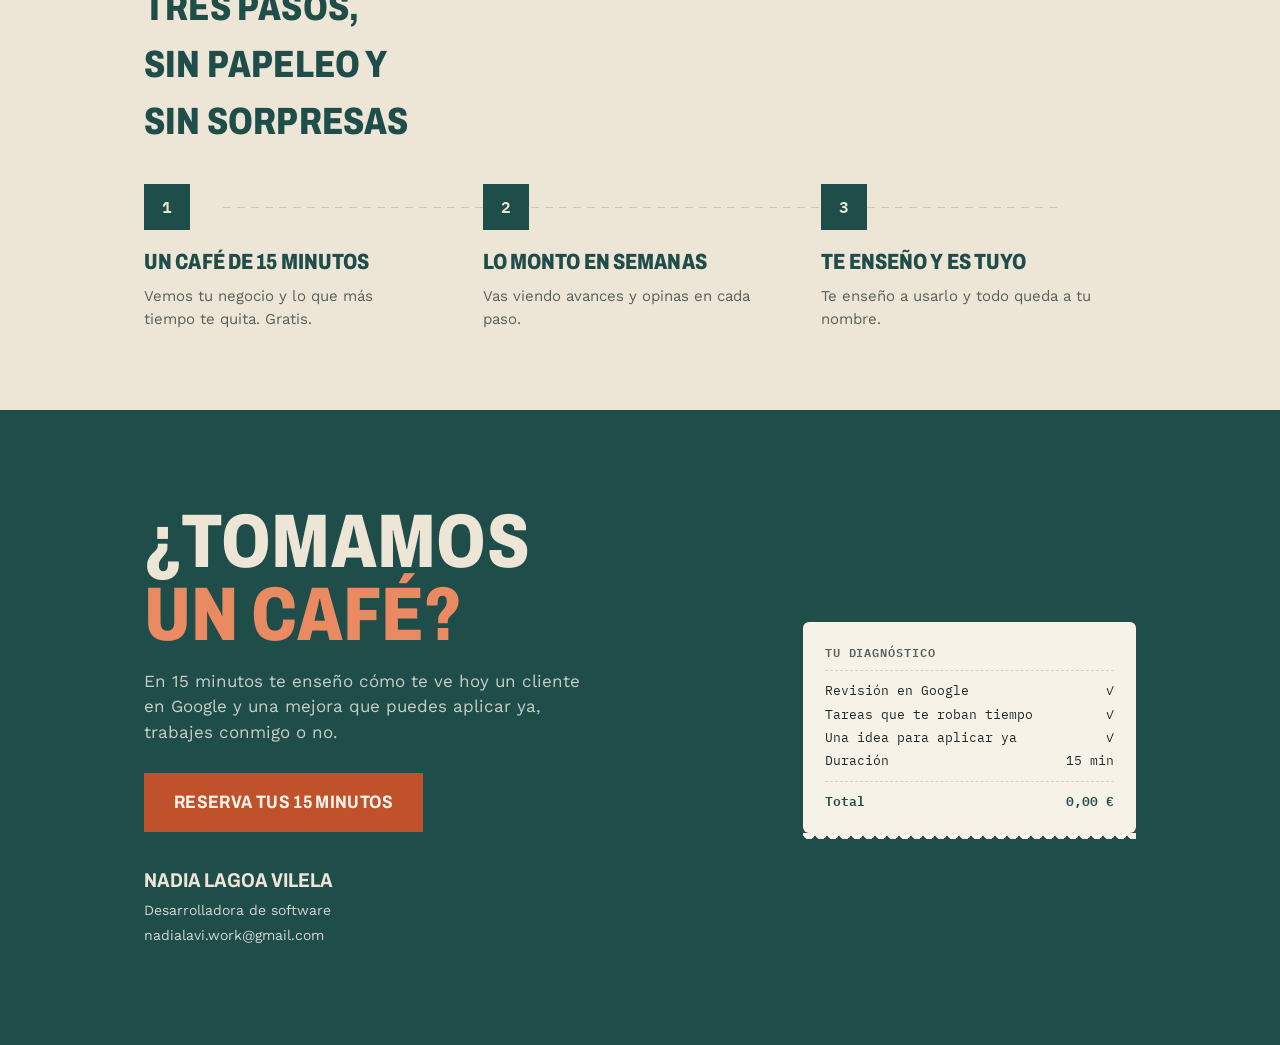
==== commit 0c44d032: "Añadir logo NLV como icono de la web y en la cabecera Co-Authored-By: Claude Opus 5.5 <noreply@anthr" ====
--- a/index.html
+++ b/index.html
@@ -10,6 +10,8 @@
 <meta property="og:title" content="Tu negocio sigue vendiendo cuando tú cierras">
 <meta property="og:description" content="Webs, reservas, asistentes de WhatsApp y paneles de ventas para comercios de A Coruña y la Costa da Morte. Nadia Lagoa Vilela, desarrolladora de software.">
 <meta name="theme-color" content="#1F4D4A">
+<link rel="icon" href="favicon.svg" type="image/svg+xml">
+<link rel="apple-touch-icon" href="apple-touch-icon.png">
 <link rel="stylesheet" href="https://fonts.googleapis.com/css2?family=Archivo:wdth,wght@62..125,500..800&family=Work+Sans:wght@400;500;600&family=Fraunces:ital,opsz,wght@1,9..144,400&family=IBM+Plex+Mono:wght@500;600&display=swap">
 <style>
   :root{
@@ -35,7 +37,10 @@
   .wrap{max-width:1040px; margin:0 auto; padding-inline:24px;}
   @media (max-width:480px){ .wrap{padding-inline:16px;} }
 
-  .ticker{border-bottom:1px dashed var(--line); padding-block:10px; font-family:'IBM Plex Mono', monospace; font-size:12px; letter-spacing:.08em; text-transform:uppercase; color:var(--ink-soft); display:flex; justify-content:space-between; gap:12px; flex-wrap:wrap;}
+  .ticker{border-bottom:1px dashed var(--line); padding-block:10px; font-family:'IBM Plex Mono', monospace; font-size:12px; letter-spacing:.08em; text-transform:uppercase; color:var(--ink-soft); display:flex; justify-content:space-between; align-items:center; gap:12px; flex-wrap:wrap;}
+
+  .marca{display:inline-flex; align-items:center; gap:10px;}
+  .marca img{width:30px; height:30px; display:block;}
 
   /* ---------- portada ---------- */
   .hero{padding-block:clamp(56px,9vw,104px) clamp(40px,6vw,64px);}
@@ -222,7 +227,7 @@
 <body>
 <div class="wrap">
   <div class="ticker">
-    <span>Servicios digitales para comercios</span>
+    <span class="marca"><img src="favicon.svg" alt="NLV">Servicios digitales para comercios</span>
     <span>A Coruña · Costa da Morte</span>
   </div>
 
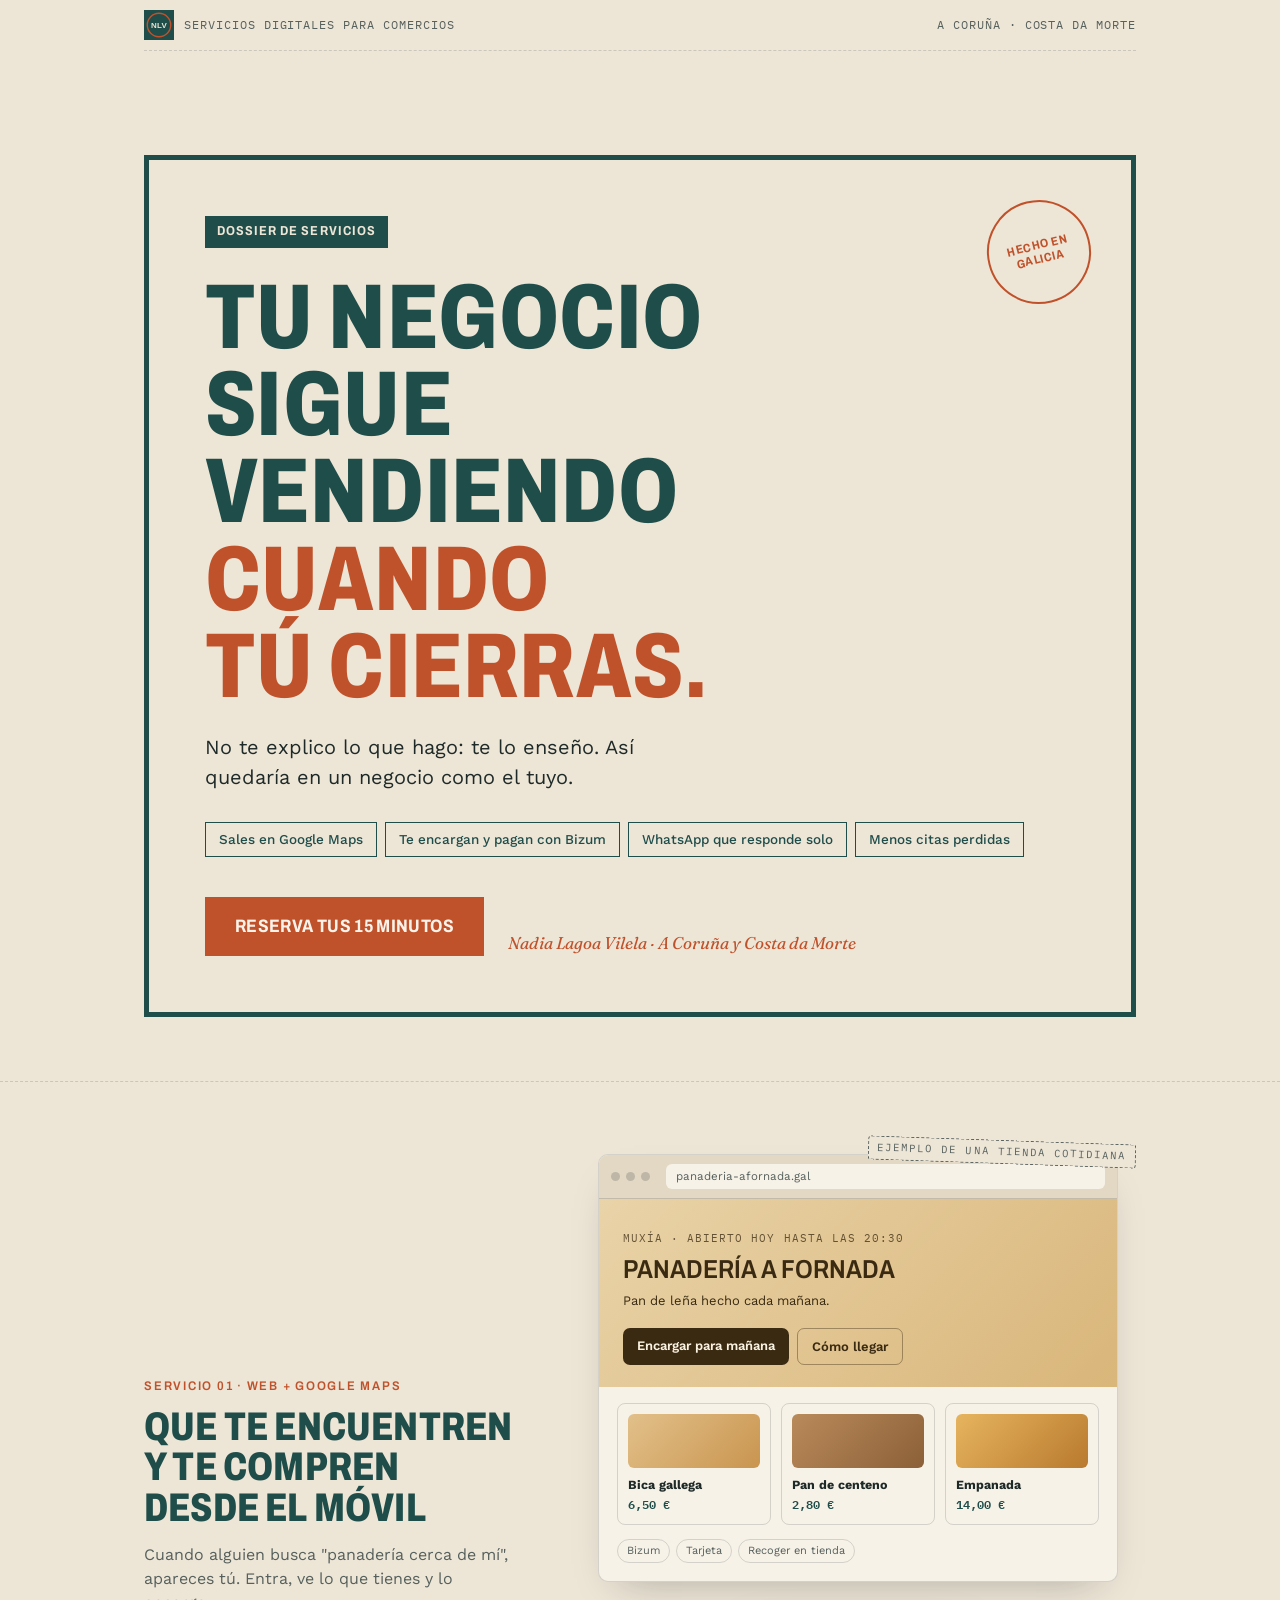
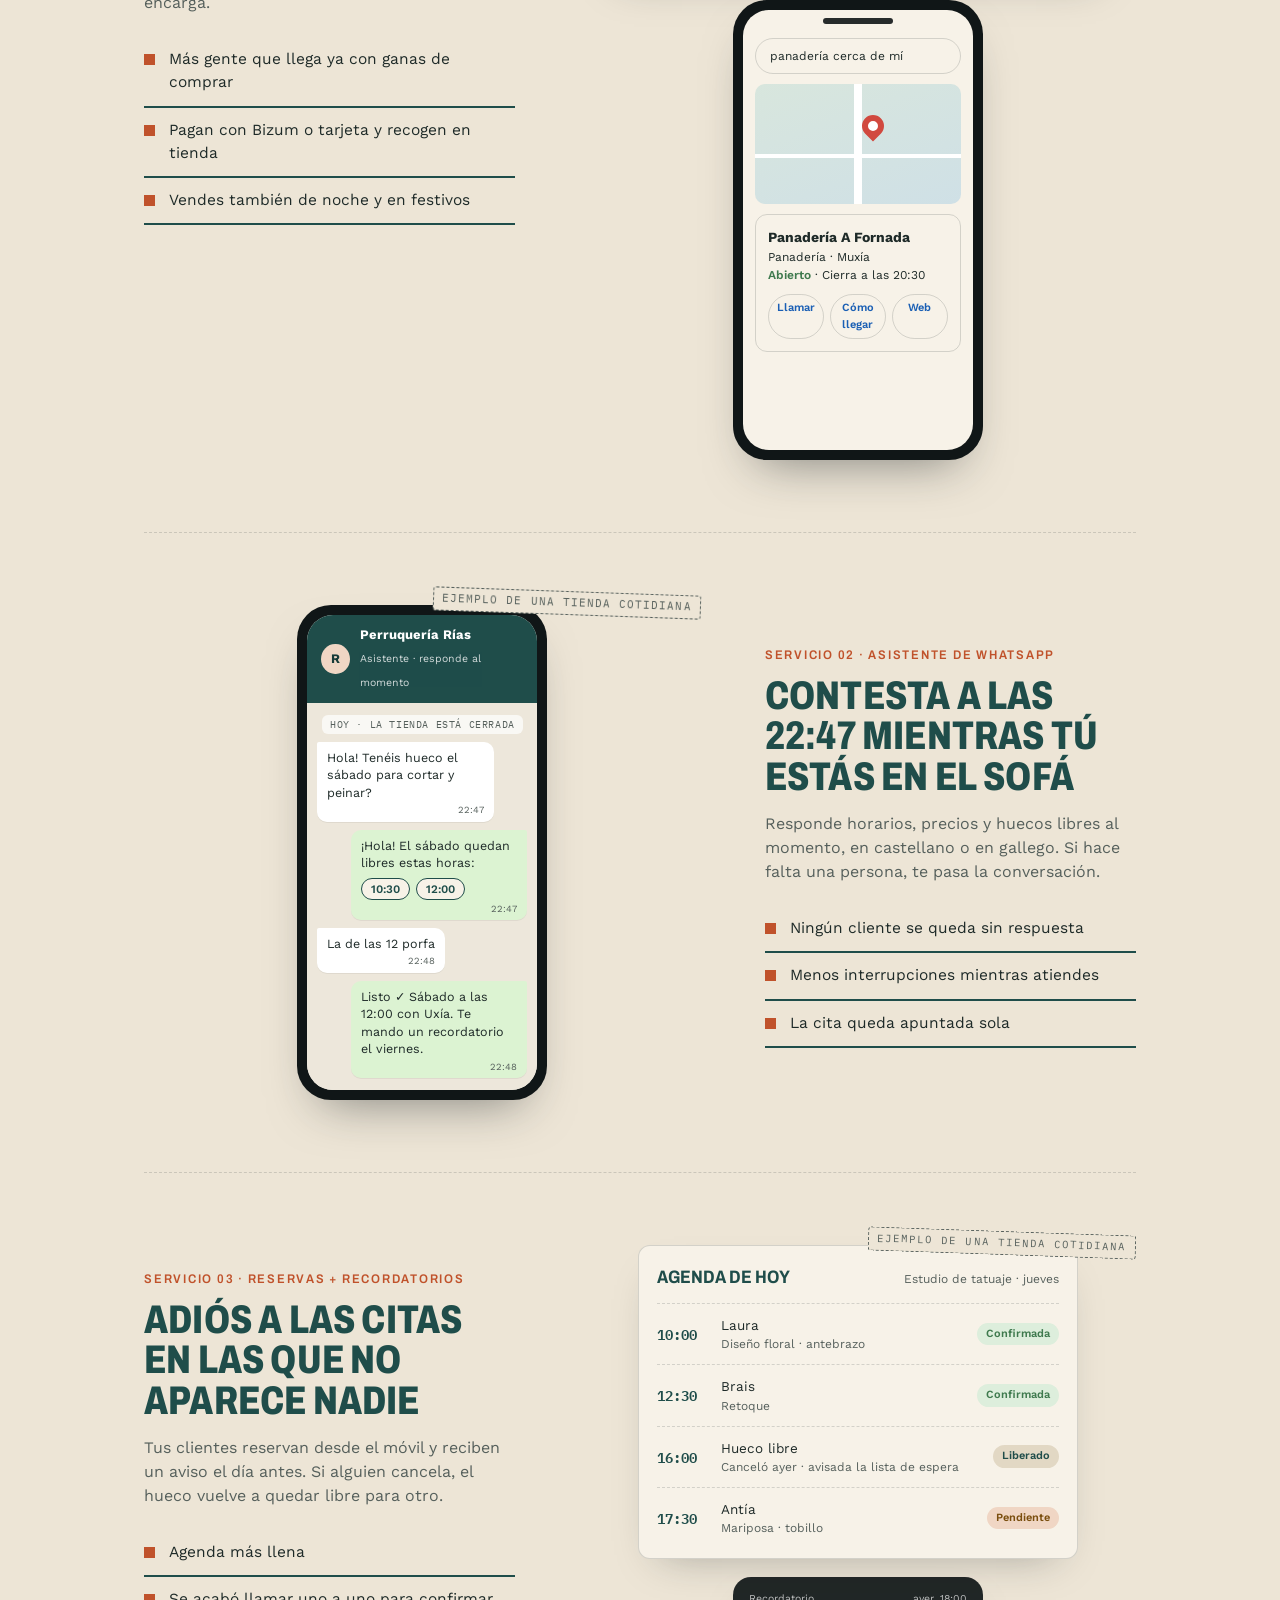
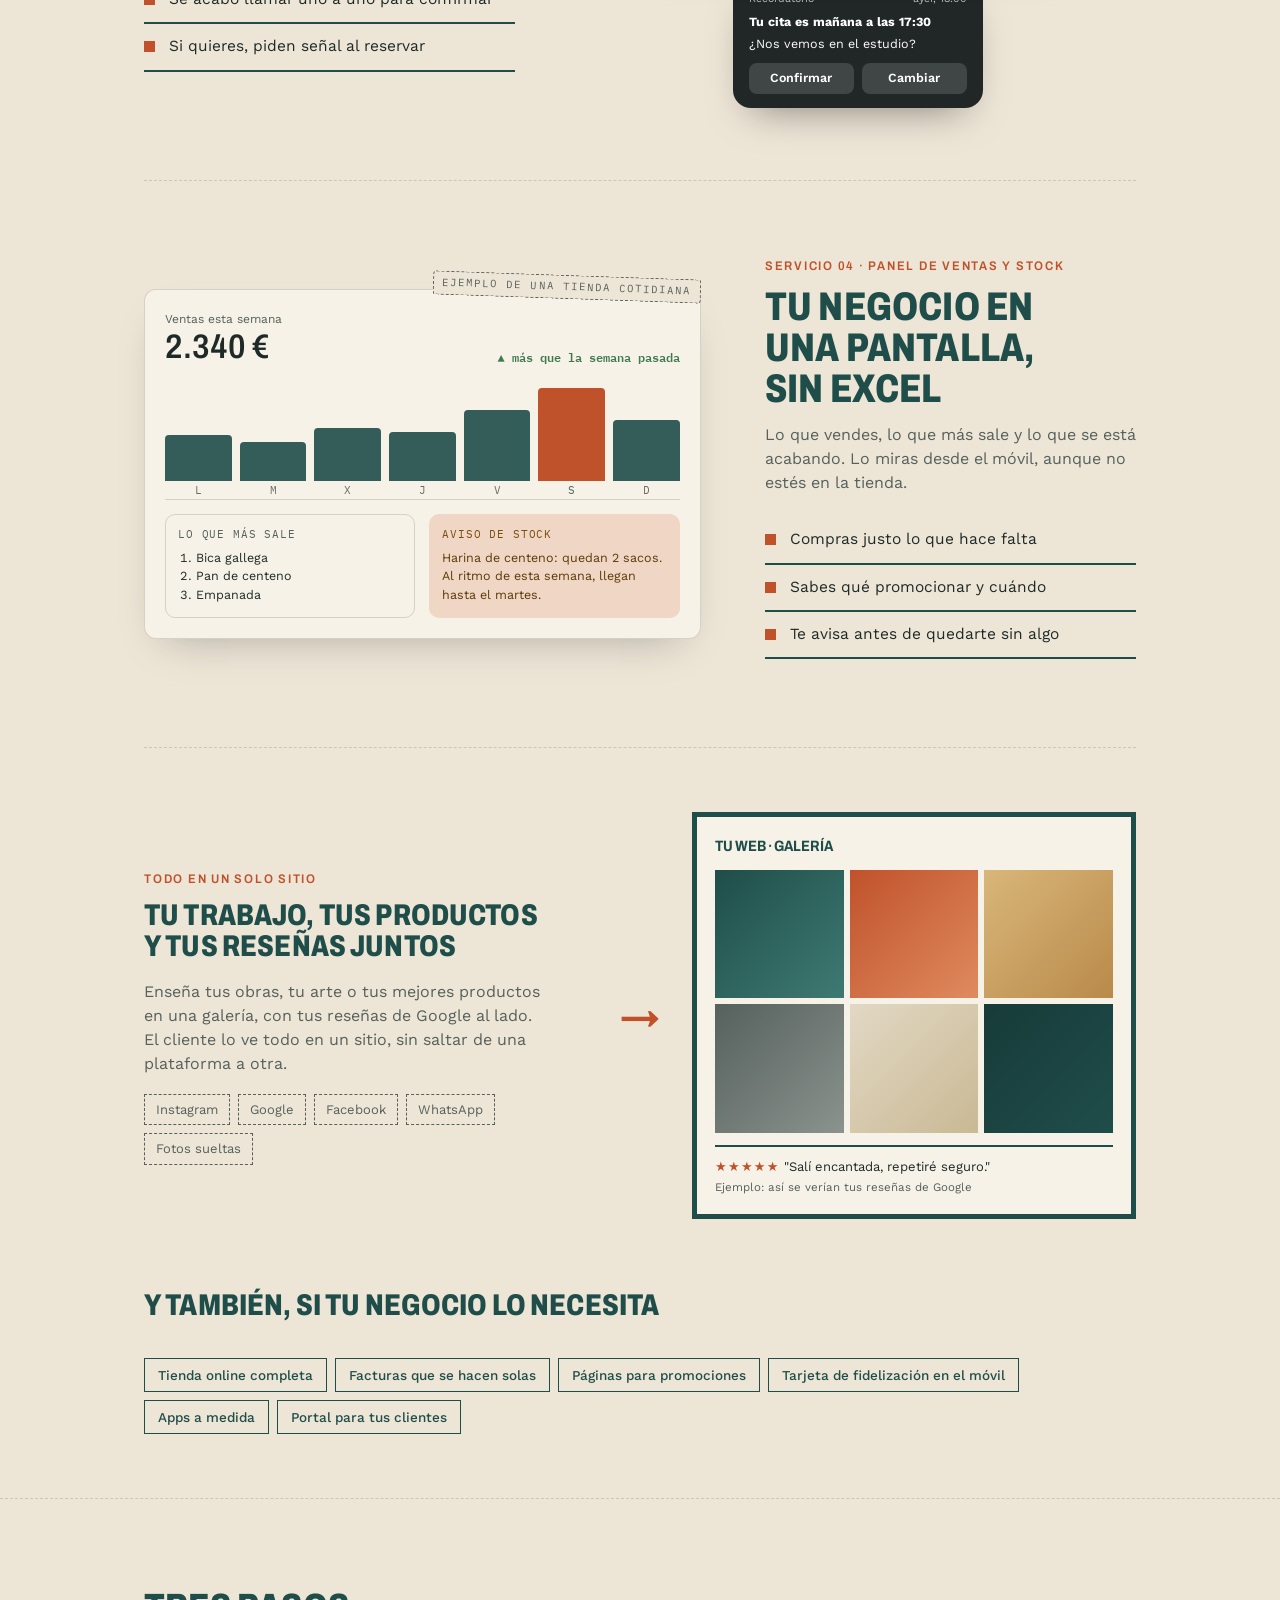
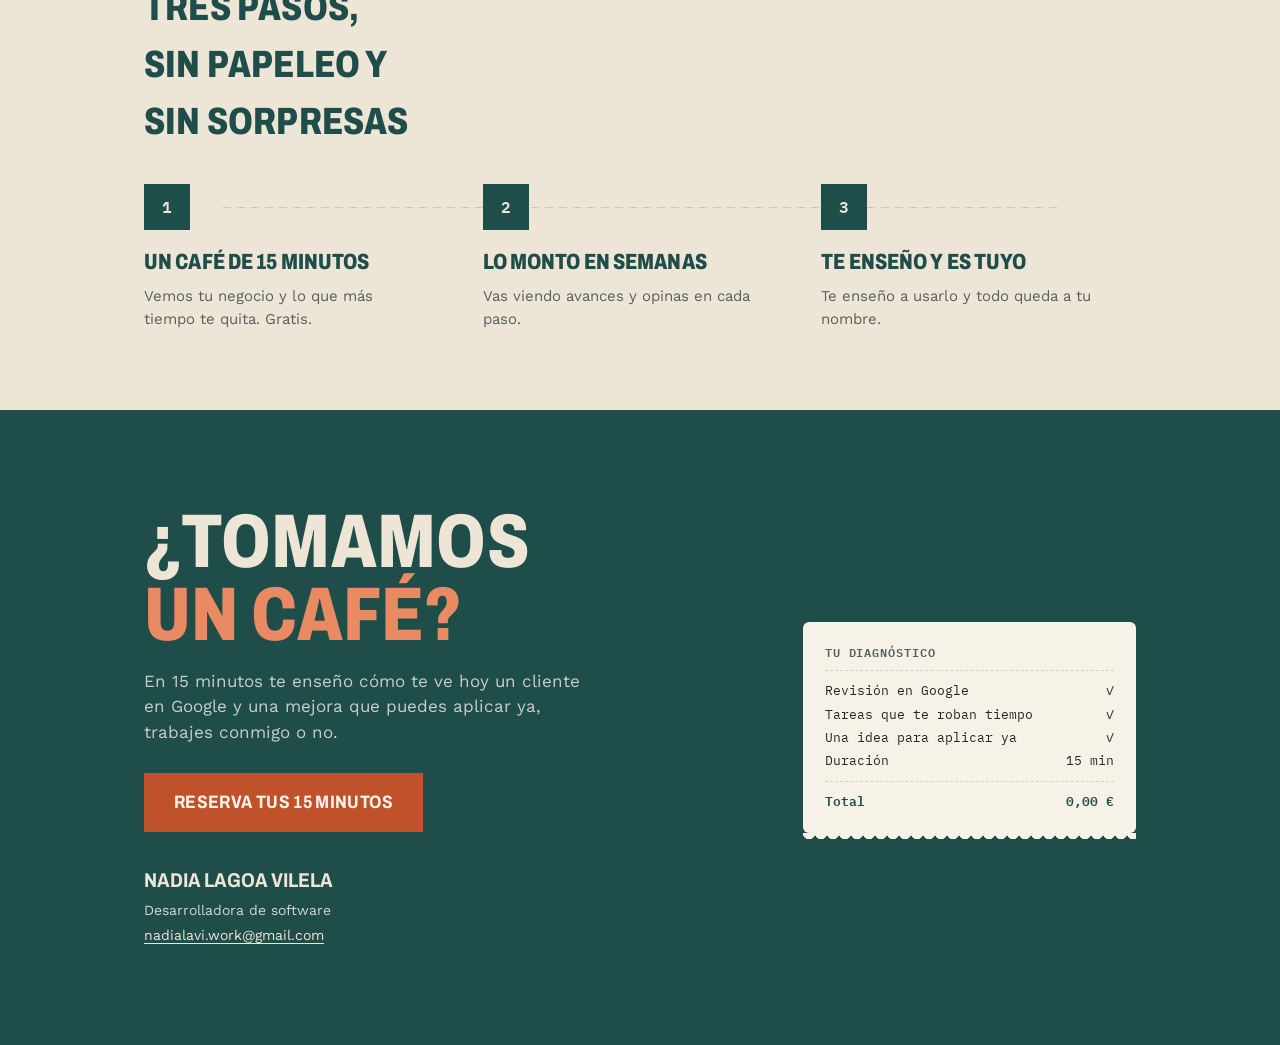
==== commit 4a050f3a: "Enlazar los botones de reserva y el email a un correo ya redactado Co-Authored-By: Claude Opus 5.5 <" ====
--- a/index.html
+++ b/index.html
@@ -49,6 +49,10 @@
   .stamp{position:absolute; top:clamp(20px,4vw,40px); right:clamp(20px,4vw,40px); width:104px; height:104px; border:2px solid var(--amber); border-radius:50%; display:flex; align-items:center; justify-content:center; text-align:center; font-family:'Archivo', sans-serif; font-stretch:85%; font-weight:700; font-size:12px; letter-spacing:.06em; text-transform:uppercase; color:var(--amber); transform:rotate(-14deg); line-height:1.2;}
   @media (max-width:560px){ .stamp{width:78px; height:78px; font-size:10px;} }
   .cta{display:inline-block; background:var(--amber); color:#FBF3EA; font-family:'Archivo', sans-serif; font-stretch:85%; font-weight:700; font-size:18px; letter-spacing:.02em; text-transform:uppercase; padding:16px 30px;}
+  a.cta{text-decoration:none; transition:background .15s ease;}
+  a.cta:hover{background:#A8441F;}
+  a.cta:focus-visible, a.mail:focus-visible{outline:3px solid var(--amber-soft); outline-offset:3px;}
+  a.mail{color:var(--paper); text-decoration:underline; text-underline-offset:3px;}
   .cta-row{display:flex; align-items:flex-end; gap:24px; flex-wrap:wrap; margin-top:40px;}
   .cta-row .script{font-size:17px;}
   .hero h1{font-size:clamp(44px,8vw,92px); line-height:.95; max-width:13ch;}
@@ -243,7 +247,7 @@
       <span class="chip">WhatsApp que responde solo</span>
       <span class="chip">Menos citas perdidas</span>
     </div>
-    <div class="cta-row"><span class="cta">Reserva tus 15 minutos</span><span class="script">Nadia Lagoa Vilela · A Coruña y Costa da Morte</span></div>
+    <div class="cta-row"><a class="cta" href="mailto:nadialavi.work@gmail.com?subject=Quiero%20reservar%20mis%2015%20minutos&body=Hola%2C%20Nadia%3A%0A%0AMe%20interesa%20el%20diagn%C3%B3stico%20gratuito%20de%2015%20minutos%20para%20mi%20negocio.%0A%0ANombre%20del%20negocio%3A%0ATel%C3%A9fono%20de%20contacto%3A%0ACu%C3%A1ndo%20me%20viene%20bien%3A%0A%0A%C2%A1Gracias%21">Reserva tus 15 minutos</a><span class="script">Nadia Lagoa Vilela · A Coruña y Costa da Morte</span></div>
    </div>
   </section>
 </div>
@@ -441,11 +445,11 @@
       <div>
         <h2>¿Tomamos <em>un café?</em></h2>
         <p>En 15 minutos te enseño cómo te ve hoy un cliente en Google y una mejora que puedes aplicar ya, trabajes conmigo o no.</p>
-        <div class="cta-row" style="margin-top:28px"><span class="cta">Reserva tus 15 minutos</span></div>
+        <div class="cta-row" style="margin-top:28px"><a class="cta" href="mailto:nadialavi.work@gmail.com?subject=Quiero%20reservar%20mis%2015%20minutos&body=Hola%2C%20Nadia%3A%0A%0AMe%20interesa%20el%20diagn%C3%B3stico%20gratuito%20de%2015%20minutos%20para%20mi%20negocio.%0A%0ANombre%20del%20negocio%3A%0ATel%C3%A9fono%20de%20contacto%3A%0ACu%C3%A1ndo%20me%20viene%20bien%3A%0A%0A%C2%A1Gracias%21">Reserva tus 15 minutos</a></div>
         <div class="firma">
           <b>Nadia Lagoa Vilela</b><br>
           Desarrolladora de software<br>
-          nadialavi.work@gmail.com
+          <a class="mail" href="mailto:nadialavi.work@gmail.com?subject=Quiero%20reservar%20mis%2015%20minutos&body=Hola%2C%20Nadia%3A%0A%0AMe%20interesa%20el%20diagn%C3%B3stico%20gratuito%20de%2015%20minutos%20para%20mi%20negocio.%0A%0ANombre%20del%20negocio%3A%0ATel%C3%A9fono%20de%20contacto%3A%0ACu%C3%A1ndo%20me%20viene%20bien%3A%0A%0A%C2%A1Gracias%21">nadialavi.work@gmail.com</a>
         </div>
       </div>
       <div class="ticket">
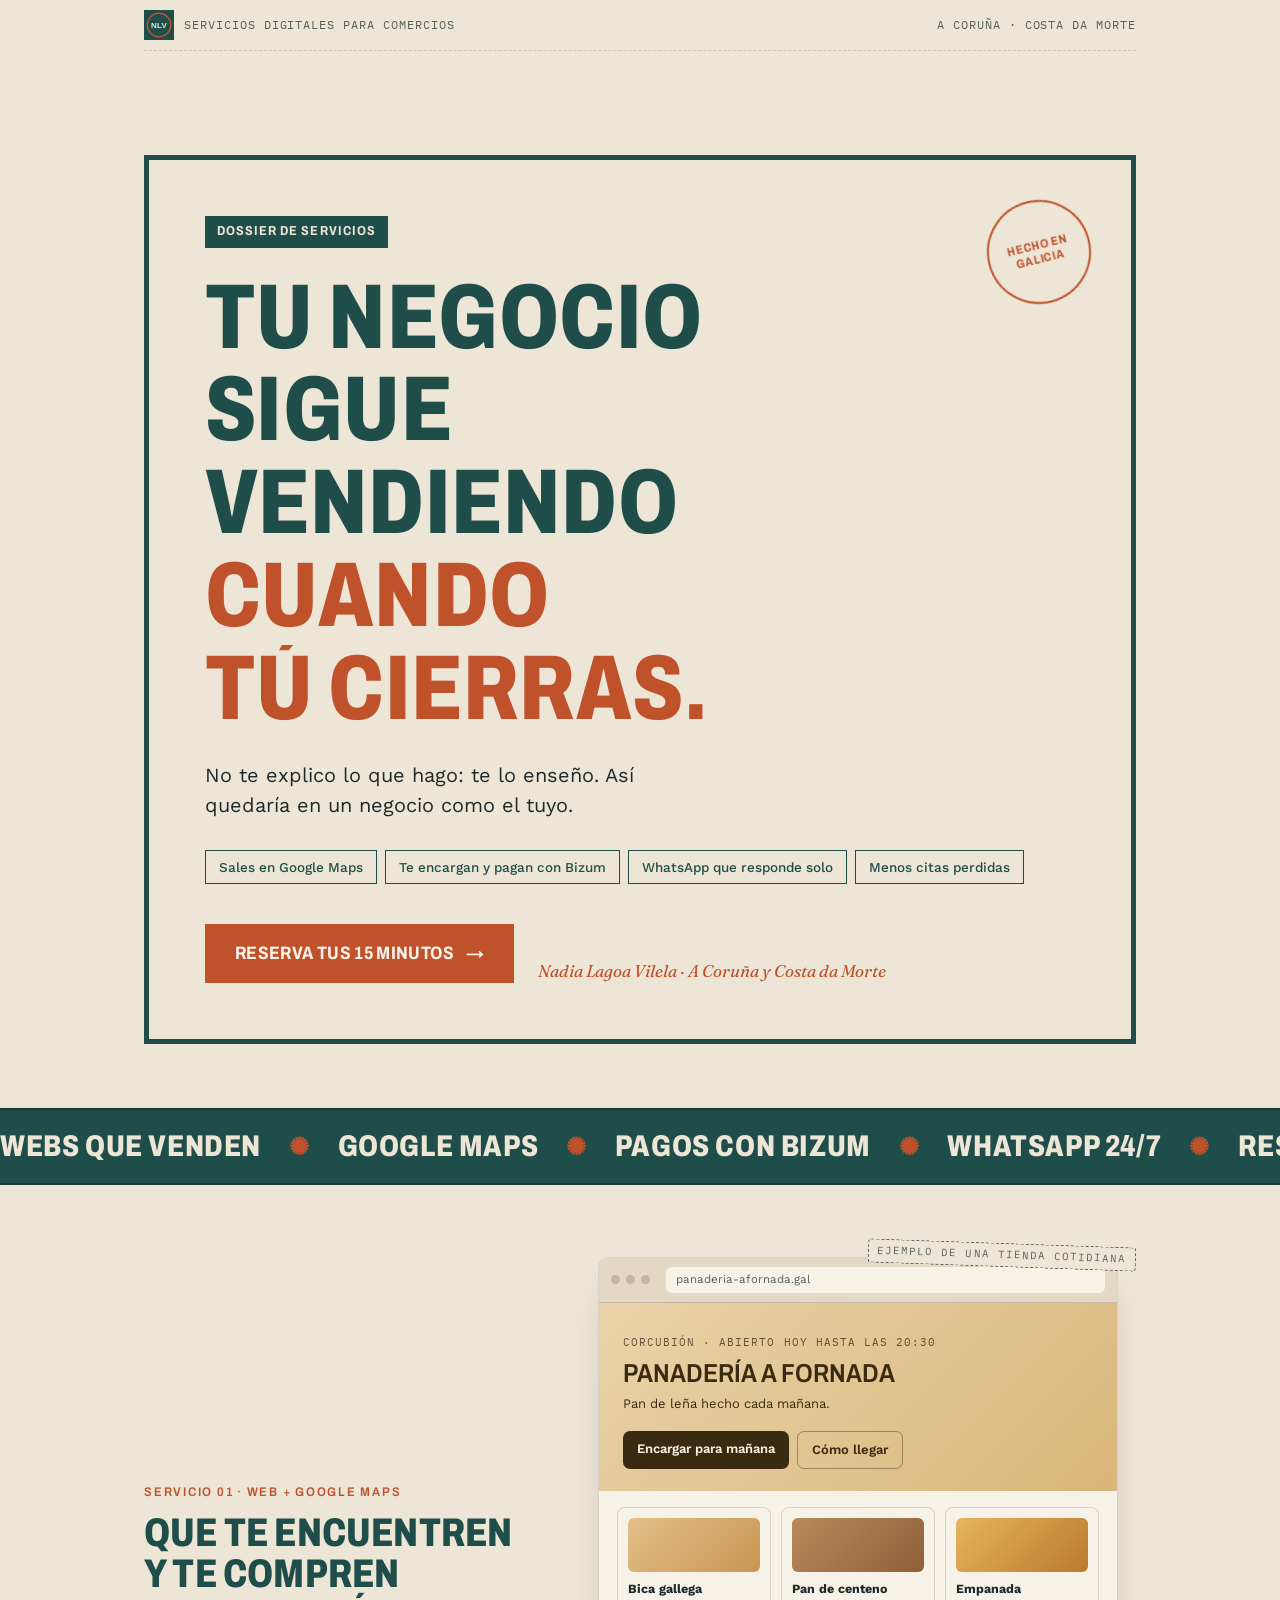
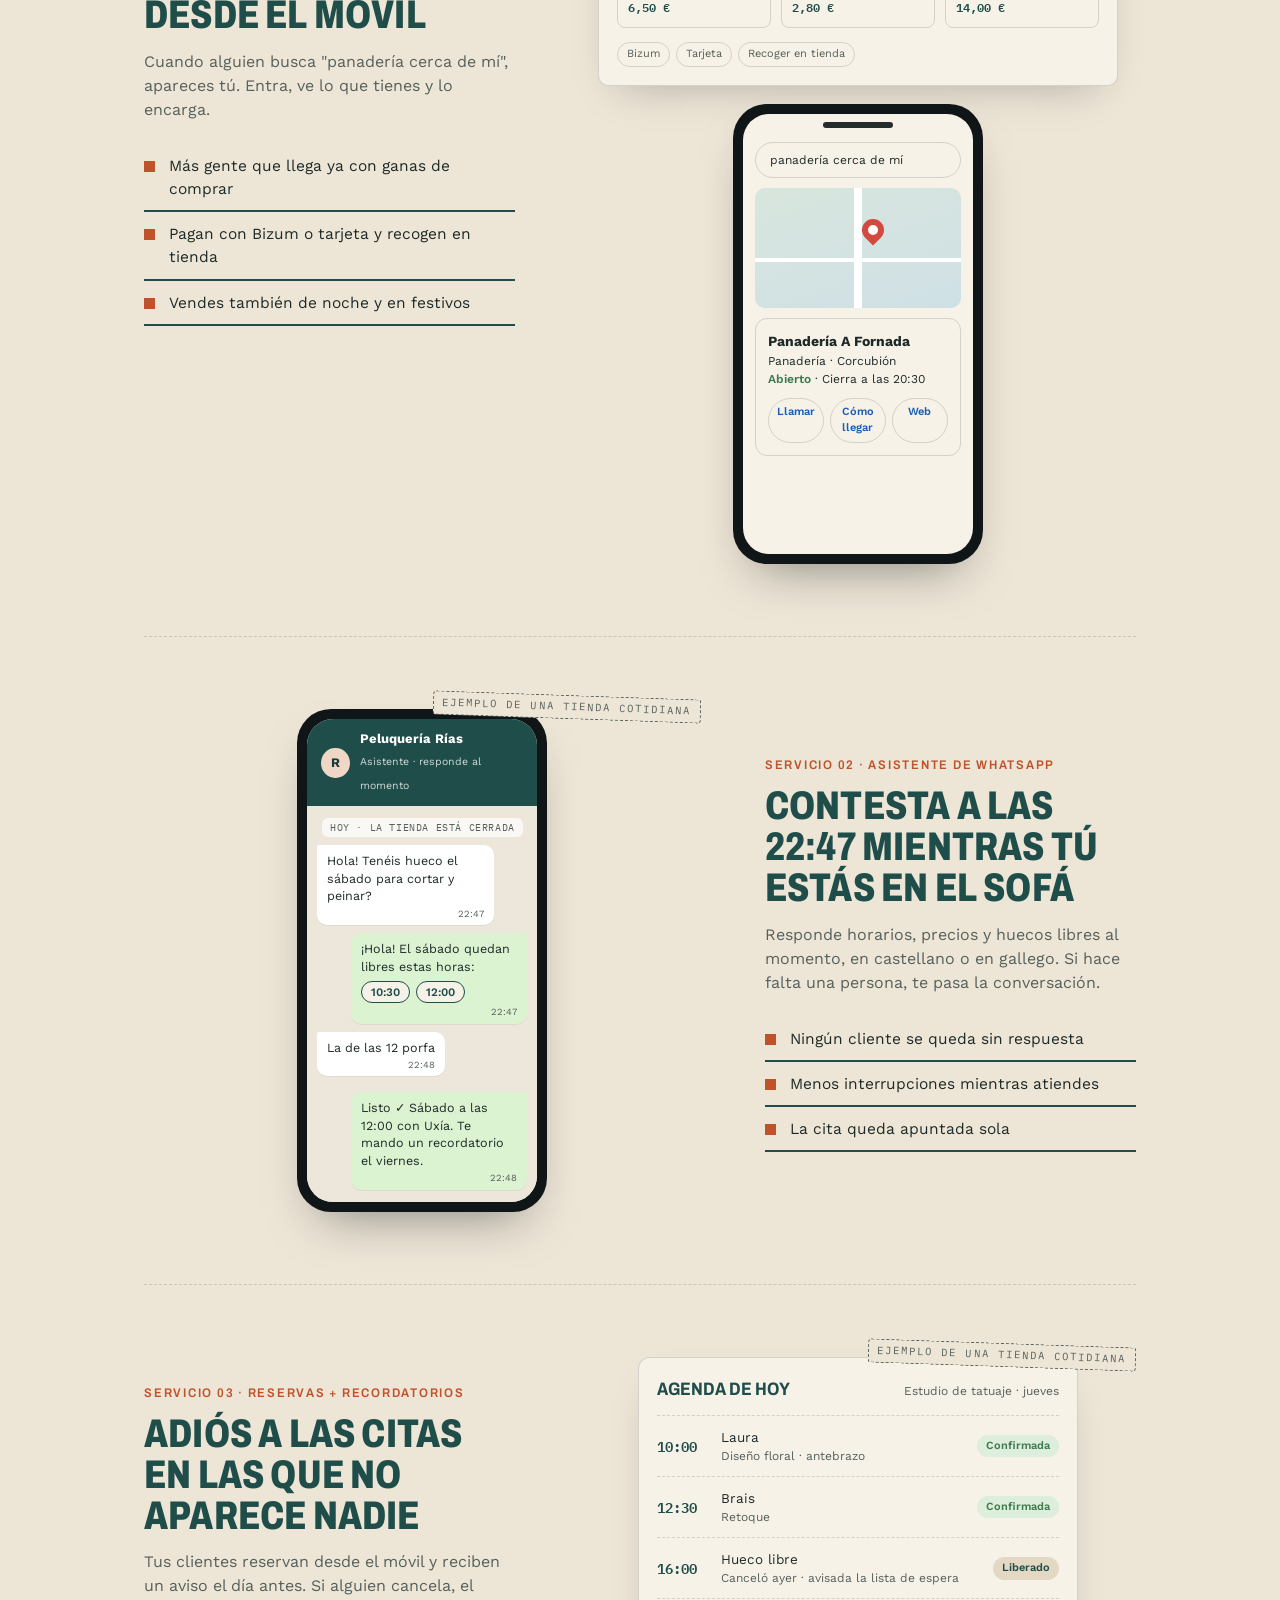
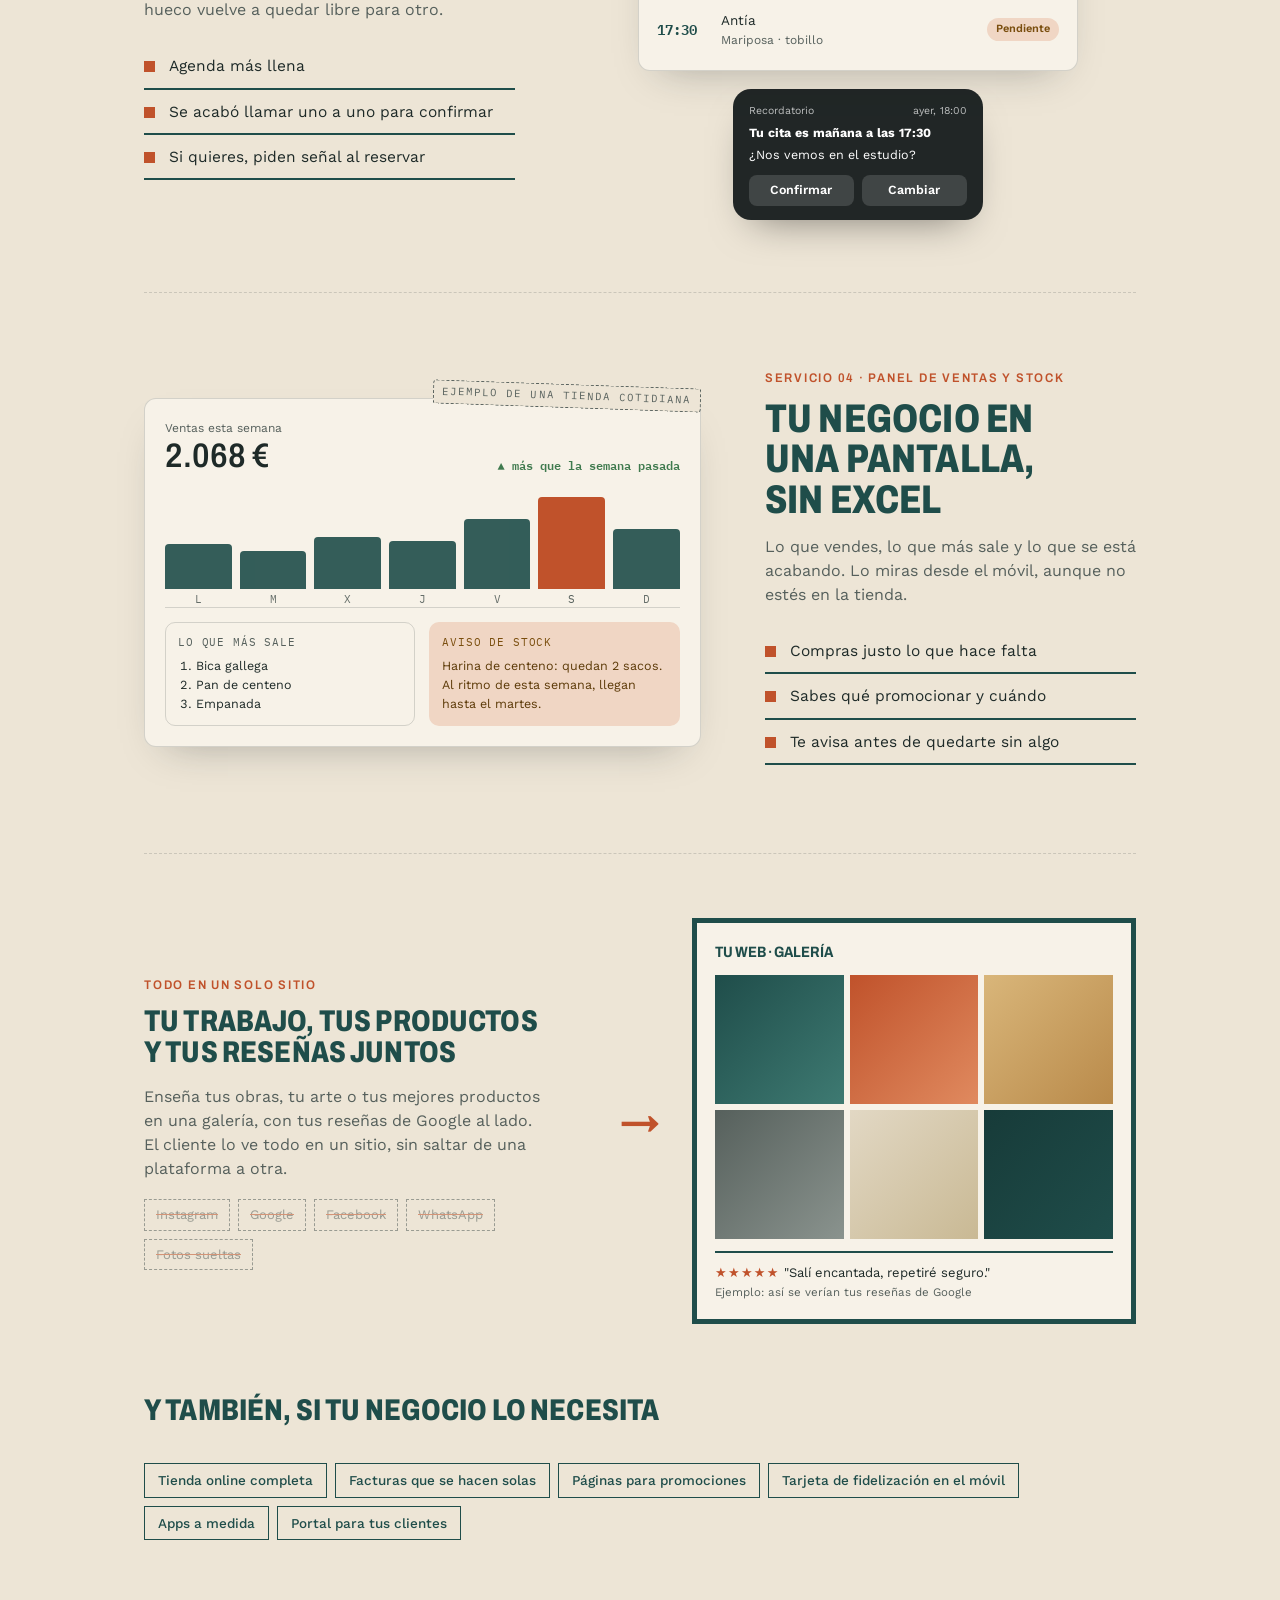
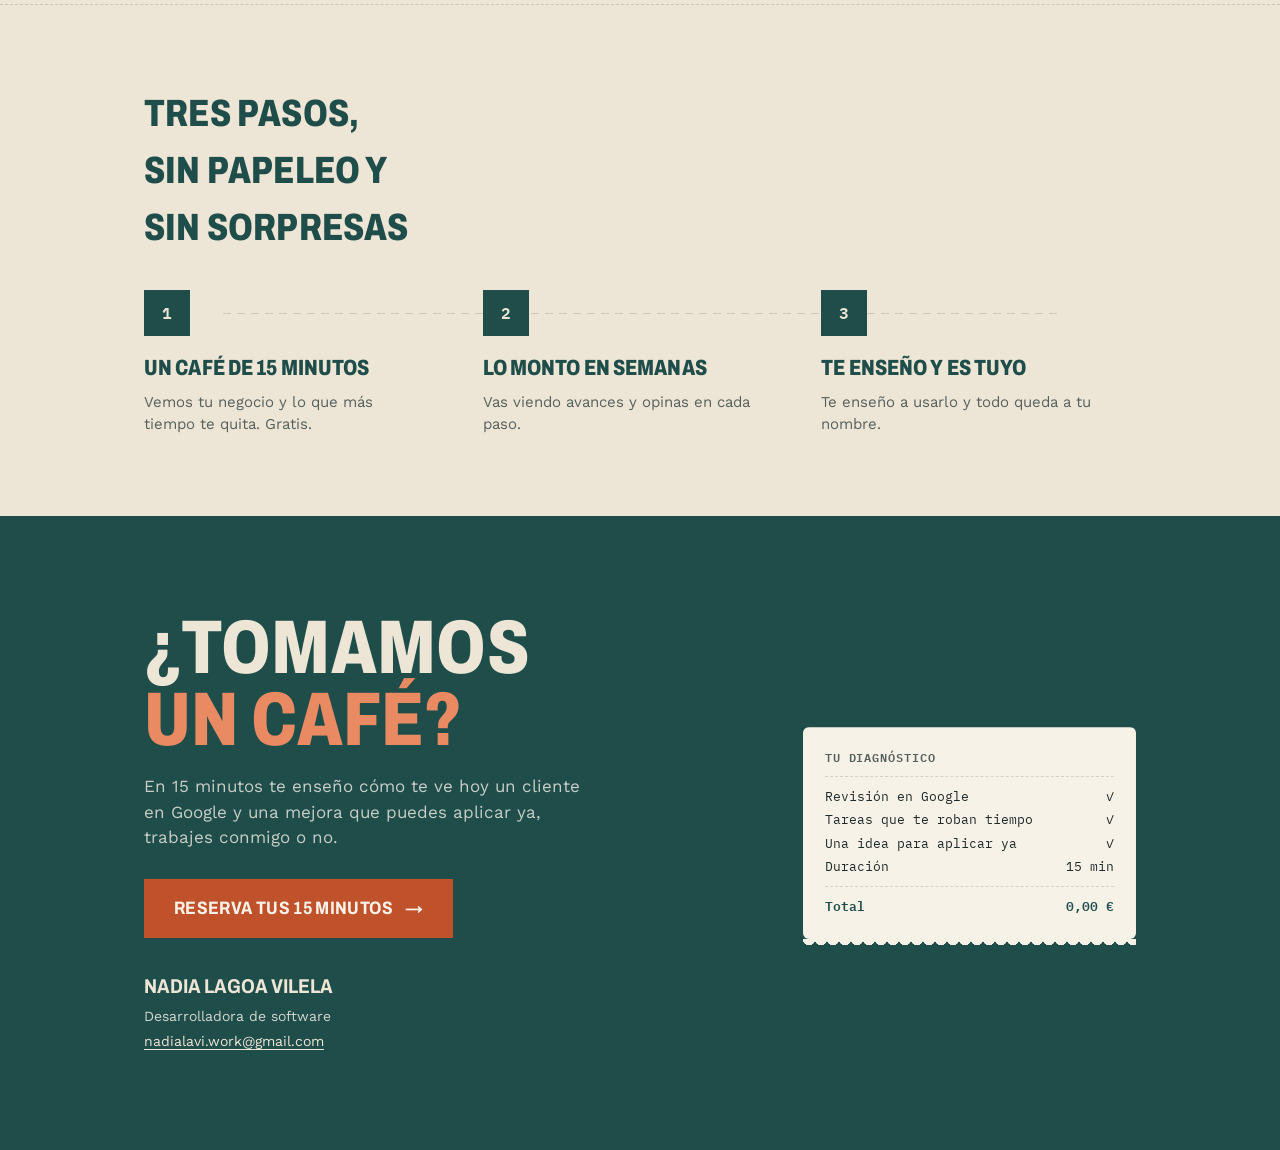
==== commit 44bd3c78: "Animaciones, panel de contacto que siempre funciona y ajustes de texto - Titular palabra a palabra, " ====
--- a/index.html
+++ b/index.html
@@ -47,7 +47,7 @@
   .eyebrow{display:inline-block; font-family:'Archivo', sans-serif; font-stretch:85%; font-weight:700; font-size:13px; letter-spacing:.08em; text-transform:uppercase; background:var(--mar); color:var(--paper); padding:6px 12px; margin-bottom:26px;}
   .marco{border:5px solid var(--mar); padding:clamp(28px,5vw,56px); position:relative;}
   .stamp{position:absolute; top:clamp(20px,4vw,40px); right:clamp(20px,4vw,40px); width:104px; height:104px; border:2px solid var(--amber); border-radius:50%; display:flex; align-items:center; justify-content:center; text-align:center; font-family:'Archivo', sans-serif; font-stretch:85%; font-weight:700; font-size:12px; letter-spacing:.06em; text-transform:uppercase; color:var(--amber); transform:rotate(-14deg); line-height:1.2;}
-  @media (max-width:560px){ .stamp{width:78px; height:78px; font-size:10px;} }
+  @media (max-width:560px){ .stamp{width:78px; height:78px; font-size:10px; top:-30px; right:-12px; background:var(--paper);} }
   .cta{display:inline-block; background:var(--amber); color:#FBF3EA; font-family:'Archivo', sans-serif; font-stretch:85%; font-weight:700; font-size:18px; letter-spacing:.02em; text-transform:uppercase; padding:16px 30px;}
   a.cta{text-decoration:none; transition:background .15s ease;}
   a.cta:hover{background:#A8441F;}
@@ -226,6 +226,152 @@
     .msg:nth-child(2){animation-delay:.1s}.msg:nth-child(3){animation-delay:.2s}.msg:nth-child(4){animation-delay:.3s}.msg:nth-child(5){animation-delay:.4s}
     @keyframes entra{from{transform:translateY(6px)} to{transform:none}}
   }
+
+  /* =========================================================
+     MOVIMIENTO
+     ========================================================= */
+  .progreso{position:fixed; top:0; left:0; right:0; height:4px; z-index:50; background:linear-gradient(90deg,var(--mar),var(--amber)); transform-origin:0 50%; transform:scaleX(0);}
+
+  /* cinta */
+  .marquee{background:var(--mar); color:var(--paper); overflow:hidden; border-block:2px solid var(--mar-2); padding-block:14px;}
+  .marquee .track{display:flex; width:max-content; gap:28px; align-items:center; font-family:'Archivo', sans-serif; font-stretch:80%; font-weight:800; font-size:clamp(20px,3vw,30px); text-transform:uppercase; letter-spacing:.02em; white-space:nowrap;}
+  .marquee i{font-style:normal; color:var(--amber); font-size:.8em;}
+
+  /* botón */
+  a.cta{position:relative; overflow:hidden; display:inline-flex; align-items:center; gap:12px; box-shadow:0 0 0 0 rgba(192,82,43,.45); transition:transform .25s cubic-bezier(.2,.8,.2,1), box-shadow .25s ease, background .2s ease;}
+  a.cta::after{content:"→"; display:inline-block; transition:transform .25s cubic-bezier(.2,.8,.2,1);}
+  a.cta::before{content:""; position:absolute; top:0; bottom:0; width:40%; left:-60%; background:linear-gradient(100deg, transparent, rgba(255,255,255,.35), transparent); transform:skewX(-18deg);}
+  a.cta:hover{transform:translateY(-3px); box-shadow:6px 6px 0 var(--mar);}
+  a.cta:hover::after{transform:translateX(6px);}
+  a.cta:active{transform:translateY(0); box-shadow:2px 2px 0 var(--mar);}
+
+  .chip{transition:background .2s ease, color .2s ease, transform .2s ease;}
+  .chip:hover{background:var(--mar); color:var(--paper); transform:translateY(-2px);}
+
+  .galeria i{transition:transform .35s cubic-bezier(.2,.8,.2,1), filter .35s ease;}
+  .galeria i:hover{transform:scale(1.08) rotate(-2deg); filter:saturate(1.2); position:relative; z-index:1;}
+
+  .escena{perspective:1200px;}
+  .escena > .browser, .escena > .phone, .escena > .agenda, .escena > .panel, .escena > .noti{transition:transform .5s cubic-bezier(.2,.8,.2,1);}
+
+  /* lista con línea que se dibuja */
+  .gana li{border-bottom:none; position:relative;}
+  .gana li::after{content:""; position:absolute; left:0; right:0; bottom:0; height:2px; background:var(--mar); transform-origin:0 50%;}
+
+  .typing{display:none;}
+  /* panel de contacto */
+  dialog.reserva{border:5px solid var(--mar); background:var(--paper); color:var(--ink); padding:clamp(24px,5vw,40px); max-width:min(520px, calc(100vw - 32px)); width:100%;}
+  dialog.reserva::backdrop{background:rgba(23,59,57,.55); backdrop-filter:blur(3px);}
+  dialog.reserva h2{font-size:clamp(28px,5vw,40px); line-height:1; margin:10px 0 12px;}
+  dialog.reserva p{margin:0 0 20px; color:var(--ink-soft);}
+  .cerrar{position:absolute; top:10px; right:12px; background:none; border:none; font-size:30px; line-height:1; color:var(--mar); cursor:pointer; padding:4px 8px;}
+  .opciones{display:grid; gap:10px;}
+  .op{display:flex; justify-content:space-between; align-items:center; gap:12px; text-decoration:none; color:var(--mar); border:2px solid var(--mar); padding:14px 16px; transition:background .2s ease, color .2s ease, transform .2s ease;}
+  .op b{font-family:'Archivo', sans-serif; font-stretch:85%; text-transform:uppercase; font-size:17px;}
+  .op small{font-size:12.5px; color:var(--ink-soft); text-align:right;}
+  .op:hover, .op:focus-visible{background:var(--mar); color:var(--paper); transform:translateX(4px);}
+  .op:hover small, .op:focus-visible small{color:rgba(237,229,214,.8);}
+  .copiar{margin-top:16px; display:flex; gap:10px; align-items:center; justify-content:space-between; flex-wrap:wrap; border-top:2px solid var(--mar); padding-top:14px; font-family:'IBM Plex Mono', monospace; font-size:14px;}
+  .copiar button{background:var(--amber); color:#FBF3EA; border:none; font-family:'Archivo', sans-serif; font-stretch:85%; font-weight:700; text-transform:uppercase; font-size:14px; padding:10px 16px; cursor:pointer;}
+  .copiar button:focus-visible, .cerrar:focus-visible, .op:focus-visible{outline:3px solid var(--amber); outline-offset:3px;}
+
+  @media (prefers-reduced-motion: no-preference){
+    /* portada */
+    .hero h1 .w{display:inline-block; overflow:hidden; vertical-align:top; padding-bottom:.06em;}
+    .hero h1 .w > span{display:inline-block; transform:translateY(105%); animation:sube .9s cubic-bezier(.2,.8,.2,1) forwards;}
+    .hero .eyebrow, .hero .tagline, .hero .chips .chip, .hero .cta-row{opacity:0; animation:aparece .8s cubic-bezier(.2,.8,.2,1) forwards;}
+    .hero .eyebrow{animation-delay:.05s}
+    .hero .tagline{animation-delay:.75s}
+    .hero .chips .chip:nth-child(1){animation-delay:.9s}.hero .chips .chip:nth-child(2){animation-delay:.98s}.hero .chips .chip:nth-child(3){animation-delay:1.06s}.hero .chips .chip:nth-child(4){animation-delay:1.14s}
+    .hero .cta-row{animation-delay:1.25s}
+    .marco{animation:marco 1.1s cubic-bezier(.2,.8,.2,1) both;}
+    .stamp{animation:sello .9s .5s cubic-bezier(.3,1.6,.5,1) both, gira 24s 1.4s linear infinite;}
+    a.cta::before{animation:brillo 3.6s 2s ease-in-out infinite;}
+    .marquee .track{animation:cinta 32s linear infinite;}
+    .marquee:hover .track{animation-play-state:paused;}
+    .phone{animation:flota 6s ease-in-out infinite;}
+    .escena .phone:nth-of-type(2){animation-delay:-3s;}
+
+    /* entrada al hacer scroll (solo si hay JS) */
+    .js .rv{opacity:0; transform:translateY(46px); transition:opacity .9s cubic-bezier(.2,.8,.2,1), transform .9s cubic-bezier(.2,.8,.2,1);}
+    .js .rv.visto{opacity:1; transform:none;}
+    .js .escena.rv{transform:translateY(60px) scale(.96);}
+    .js .escena.rv.visto{transform:none;}
+    .js .ejemplo .txt .gana li{opacity:0; transform:translateX(-18px); transition:opacity .6s ease, transform .6s cubic-bezier(.2,.8,.2,1);}
+    .js .ejemplo .txt.visto .gana li{opacity:1; transform:none;}
+    .js .ejemplo .txt .gana li::after{transform:scaleX(0); transition:transform .8s cubic-bezier(.2,.8,.2,1);}
+    .js .ejemplo .txt.visto .gana li::after{transform:scaleX(1);}
+    .js .ejemplo .txt.visto .gana li:nth-child(1), .js .ejemplo .txt.visto .gana li:nth-child(1)::after{transition-delay:.35s}
+    .js .ejemplo .txt.visto .gana li:nth-child(2), .js .ejemplo .txt.visto .gana li:nth-child(2)::after{transition-delay:.5s}
+    .js .ejemplo .txt.visto .gana li:nth-child(3), .js .ejemplo .txt.visto .gana li:nth-child(3)::after{transition-delay:.65s}
+
+    /* whatsapp: los mensajes llegan uno a uno */
+    .js .wa-body .msg, .js .wa-body .nota-hora{opacity:0; transform:translateY(12px) scale(.94); transform-origin:left bottom; transition:opacity .45s ease, transform .5s cubic-bezier(.3,1.4,.5,1);}
+    .js .wa-body .msg.out{transform-origin:right bottom;}
+    .js .escena.visto .wa-body > :not(.typing){opacity:1; transform:none;}
+    .js .escena.visto .wa-body > :nth-child(1){transition-delay:.3s}
+    .js .escena.visto .wa-body > :nth-child(2){transition-delay:.8s}
+    .js .escena.visto .wa-body > :nth-child(3){transition-delay:2.1s}
+    .js .escena.visto .wa-body > :nth-child(4){transition-delay:3.1s}
+    .js .escena.visto .wa-body > :nth-child(6){transition-delay:5.0s}
+    .js .typing{display:flex; align-self:flex-end; background:var(--wa); border-radius:10px; gap:4px; max-height:0; padding:0 12px; opacity:0; overflow:hidden;}
+    .typing i{width:6px; height:6px; border-radius:50%; background:var(--ink-soft); animation:punto 1s infinite;}
+    .typing i:nth-child(2){animation-delay:.15s}.typing i:nth-child(3){animation-delay:.3s}
+    .js .escena.visto .typing{animation:escribe 1.2s 3.8s forwards;}
+    .msg{animation:none !important;}
+
+    /* agenda */
+    .js .agenda .cita{opacity:0; transform:translateX(30px); transition:opacity .5s ease, transform .6s cubic-bezier(.2,.8,.2,1);}
+    .js .escena.visto .agenda .cita{opacity:1; transform:none;}
+    .js .escena.visto .agenda .cita:nth-of-type(1){transition-delay:.3s}
+    .js .escena.visto .agenda .cita:nth-of-type(2){transition-delay:.45s}
+    .js .escena.visto .agenda .cita:nth-of-type(3){transition-delay:.6s}
+    .js .escena.visto .agenda .cita:nth-of-type(4){transition-delay:.75s}
+    .js .noti{opacity:0; transform:translateY(-30px) scale(.9); transition:opacity .5s ease, transform .7s cubic-bezier(.3,1.5,.5,1);}
+    .js .escena.visto .noti{opacity:1; transform:none; transition-delay:1.2s;}
+    .js .escena.visto .est.libre{animation:latido 1.2s 1.4s ease-in-out 2;}
+
+    /* panel */
+    .js .barras div{transform:scaleY(0); transform-origin:50% 100%; transition:transform .9s cubic-bezier(.2,.8,.2,1);}
+    .js .escena.visto .barras div{transform:scaleY(1);}
+    .js .escena.visto .barras div:nth-child(1){transition-delay:.2s}.js .escena.visto .barras div:nth-child(2){transition-delay:.28s}.js .escena.visto .barras div:nth-child(3){transition-delay:.36s}.js .escena.visto .barras div:nth-child(4){transition-delay:.44s}.js .escena.visto .barras div:nth-child(5){transition-delay:.52s}.js .escena.visto .barras div:nth-child(6){transition-delay:.6s}.js .escena.visto .barras div:nth-child(7){transition-delay:.68s}
+    .js .mini.alerta{opacity:0; transform:scale(.9); transition:opacity .5s ease 1.2s, transform .6s cubic-bezier(.3,1.5,.5,1) 1.2s;}
+    .js .escena.visto .mini.alerta{opacity:1; transform:none;}
+
+    /* galería */
+    .js .galeria i{opacity:0; transform:scale(.6) rotate(-6deg); transition:opacity .5s ease, transform .6s cubic-bezier(.3,1.5,.5,1);}
+    .js .tuweb.visto .galeria i{opacity:1; transform:none;}
+    .js .tuweb.visto .galeria i:nth-child(2){transition-delay:.08s}.js .tuweb.visto .galeria i:nth-child(3){transition-delay:.16s}.js .tuweb.visto .galeria i:nth-child(4){transition-delay:.24s}.js .tuweb.visto .galeria i:nth-child(5){transition-delay:.32s}.js .tuweb.visto .galeria i:nth-child(6){transition-delay:.4s}
+    .js .antes span{transition:opacity .6s ease, text-decoration-color .6s ease; text-decoration:line-through; text-decoration-color:transparent;}
+    .js .unsitio .visto .antes span{opacity:.55; text-decoration-color:var(--amber);}
+    .flecha{animation:empuja 1.6s ease-in-out infinite;}
+
+    /* pasos */
+    .js .step .n{transform:scale(0) rotate(-90deg); transition:transform .6s cubic-bezier(.3,1.6,.5,1);}
+    .js .step.visto .n{transform:none;}
+
+    /* ticket que "se imprime" */
+    .js .ticket{clip-path:inset(0 0 100% 0); transition:clip-path 1.4s steps(12) .3s;}
+    .js .ticket.visto{clip-path:inset(0 0 -20px 0);}
+
+    dialog.reserva[open]{animation:abre .45s cubic-bezier(.3,1.4,.5,1);}
+    dialog.reserva[open]::backdrop{animation:aparece .3s ease;}
+  }
+
+  @keyframes sube{to{transform:none}}
+  @keyframes aparece{from{opacity:0; transform:translateY(18px)} to{opacity:1; transform:none}}
+  @keyframes marco{from{clip-path:inset(0 100% 100% 0)} to{clip-path:inset(0 0 0 0)}}
+  @keyframes sello{from{opacity:0; transform:scale(2.2) rotate(-60deg)} to{opacity:1; transform:rotate(-14deg)}}
+  @keyframes gira{from{transform:rotate(-14deg)} to{transform:rotate(346deg)}}
+  @keyframes brillo{0%{left:-60%} 30%,100%{left:130%}}
+  @keyframes cinta{to{transform:translateX(-50%)}}
+  @keyframes flota{0%,100%{translate:0 0} 50%{translate:0 -10px}}
+  @keyframes punto{0%,100%{opacity:.3; transform:translateY(0)} 50%{opacity:1; transform:translateY(-3px)}}
+  @keyframes escribe{0%{opacity:1; max-height:30px; padding:9px 12px} 96%{opacity:1; max-height:30px; padding:9px 12px} 100%{opacity:0; max-height:0; padding:0 12px}}
+  @keyframes latido{0%,100%{transform:scale(1)} 50%{transform:scale(1.15)}}
+  @keyframes empuja{0%,100%{transform:translateX(0)} 50%{transform:translateX(8px)}}
+  @keyframes abre{from{opacity:0; transform:translateY(30px) scale(.95)} to{opacity:1; transform:none}}
+  @media (max-width:760px){ @keyframes empuja{0%,100%{transform:rotate(90deg) translateX(0)} 50%{transform:rotate(90deg) translateX(8px)}} }
 </style>
 </head>
 <body>
@@ -247,12 +393,12 @@
       <span class="chip">WhatsApp que responde solo</span>
       <span class="chip">Menos citas perdidas</span>
     </div>
-    <div class="cta-row"><a class="cta" href="mailto:nadialavi.work@gmail.com?subject=Quiero%20reservar%20mis%2015%20minutos&body=Hola%2C%20Nadia%3A%0A%0AMe%20interesa%20el%20diagn%C3%B3stico%20gratuito%20de%2015%20minutos%20para%20mi%20negocio.%0A%0ANombre%20del%20negocio%3A%0ATel%C3%A9fono%20de%20contacto%3A%0ACu%C3%A1ndo%20me%20viene%20bien%3A%0A%0A%C2%A1Gracias%21">Reserva tus 15 minutos</a><span class="script">Nadia Lagoa Vilela · A Coruña y Costa da Morte</span></div>
+    <div class="cta-row"><a class="cta" data-reserva href="mailto:nadialavi.work@gmail.com?subject=Quiero%20reservar%20mis%2015%20minutos&body=Hola%2C%20Nadia%3A%0A%0AMe%20interesa%20el%20diagn%C3%B3stico%20gratuito%20de%2015%20minutos%20para%20mi%20negocio.%0A%0ANombre%20del%20negocio%3A%0ATel%C3%A9fono%20de%20contacto%3A%0ACu%C3%A1ndo%20me%20viene%20bien%3A%0A%0A%C2%A1Gracias%21">Reserva tus 15 minutos</a><span class="script">Nadia Lagoa Vilela · A Coruña y Costa da Morte</span></div>
    </div>
   </section>
 </div>
 
-<hr class="rule">
+<div class="marquee" aria-hidden="true"><div class="track"><span>Webs que venden</span><i>✺</i><span>Google Maps</span><i>✺</i><span>Pagos con Bizum</span><i>✺</i><span>WhatsApp 24/7</span><i>✺</i><span>Reservas online</span><i>✺</i><span>Recordatorios</span><i>✺</i><span>Paneles de ventas</span><i>✺</i><span>Hecho en Galicia</span><i>✺</i><span>Webs que venden</span><i>✺</i><span>Google Maps</span><i>✺</i><span>Pagos con Bizum</span><i>✺</i><span>WhatsApp 24/7</span><i>✺</i><span>Reservas online</span><i>✺</i><span>Recordatorios</span><i>✺</i><span>Paneles de ventas</span><i>✺</i><span>Hecho en Galicia</span><i>✺</i></div></div>
 
 <div class="wrap">
 
@@ -273,7 +419,7 @@
       <div class="browser">
         <div class="bar"><i></i><i></i><i></i><span class="url">panaderia-afornada.gal</span></div>
         <div class="web-hero">
-          <small>Muxía · Abierto hoy hasta las 20:30</small>
+          <small>Corcubión · Abierto hoy hasta las 20:30</small>
           <b>Panadería A Fornada</b>
           <span>Pan de leña hecho cada mañana.</span>
           <div class="btns"><span class="btn-a">Encargar para mañana</span><span class="btn-b">Cómo llegar</span></div>
@@ -292,7 +438,7 @@
           <div class="map"><span class="pin"></span></div>
           <div class="gcard">
             <b>Panadería A Fornada</b>
-            <span>Panadería · Muxía</span><br>
+            <span>Panadería · Corcubión</span><br>
             <span class="abierto">Abierto</span> · Cierra a las 20:30
             <div class="acc"><span>Llamar</span><span>Cómo llegar</span><span>Web</span></div>
           </div>
@@ -317,13 +463,14 @@
       <span class="sello">Ejemplo de una tienda cotidiana</span>
       <div class="phone">
         <div class="screen">
-          <div class="wa-head"><span class="av">R</span><div><b>Perruquería Rías</b><small>Asistente · responde al momento</small></div></div>
+          <div class="wa-head"><span class="av">R</span><div><b>Peluquería Rías</b><small>Asistente · responde al momento</small></div></div>
           <div class="wa-body">
             <span class="nota-hora">Hoy · la tienda está cerrada</span>
             <div class="msg in">Hola! Tenéis hueco el sábado para cortar y peinar?<span class="h">22:47</span></div>
             <div class="msg out">¡Hola! El sábado quedan libres estas horas:
               <div class="huecos"><span>10:30</span><span>12:00</span></div><span class="h">22:47</span></div>
             <div class="msg in">La de las 12 porfa<span class="h">22:48</span></div>
+            <div class="typing" aria-hidden="true"><i></i><i></i><i></i></div>
             <div class="msg out">Listo ✓ Sábado a las 12:00 con Uxía. Te mando un recordatorio el viernes.<span class="h">22:48</span></div>
           </div>
         </div>
@@ -445,11 +592,11 @@
       <div>
         <h2>¿Tomamos <em>un café?</em></h2>
         <p>En 15 minutos te enseño cómo te ve hoy un cliente en Google y una mejora que puedes aplicar ya, trabajes conmigo o no.</p>
-        <div class="cta-row" style="margin-top:28px"><a class="cta" href="mailto:nadialavi.work@gmail.com?subject=Quiero%20reservar%20mis%2015%20minutos&body=Hola%2C%20Nadia%3A%0A%0AMe%20interesa%20el%20diagn%C3%B3stico%20gratuito%20de%2015%20minutos%20para%20mi%20negocio.%0A%0ANombre%20del%20negocio%3A%0ATel%C3%A9fono%20de%20contacto%3A%0ACu%C3%A1ndo%20me%20viene%20bien%3A%0A%0A%C2%A1Gracias%21">Reserva tus 15 minutos</a></div>
+        <div class="cta-row" style="margin-top:28px"><a class="cta" data-reserva href="mailto:nadialavi.work@gmail.com?subject=Quiero%20reservar%20mis%2015%20minutos&body=Hola%2C%20Nadia%3A%0A%0AMe%20interesa%20el%20diagn%C3%B3stico%20gratuito%20de%2015%20minutos%20para%20mi%20negocio.%0A%0ANombre%20del%20negocio%3A%0ATel%C3%A9fono%20de%20contacto%3A%0ACu%C3%A1ndo%20me%20viene%20bien%3A%0A%0A%C2%A1Gracias%21">Reserva tus 15 minutos</a></div>
         <div class="firma">
           <b>Nadia Lagoa Vilela</b><br>
           Desarrolladora de software<br>
-          <a class="mail" href="mailto:nadialavi.work@gmail.com?subject=Quiero%20reservar%20mis%2015%20minutos&body=Hola%2C%20Nadia%3A%0A%0AMe%20interesa%20el%20diagn%C3%B3stico%20gratuito%20de%2015%20minutos%20para%20mi%20negocio.%0A%0ANombre%20del%20negocio%3A%0ATel%C3%A9fono%20de%20contacto%3A%0ACu%C3%A1ndo%20me%20viene%20bien%3A%0A%0A%C2%A1Gracias%21">nadialavi.work@gmail.com</a>
+          <a class="mail" data-reserva href="mailto:nadialavi.work@gmail.com?subject=Quiero%20reservar%20mis%2015%20minutos&body=Hola%2C%20Nadia%3A%0A%0AMe%20interesa%20el%20diagn%C3%B3stico%20gratuito%20de%2015%20minutos%20para%20mi%20negocio.%0A%0ANombre%20del%20negocio%3A%0ATel%C3%A9fono%20de%20contacto%3A%0ACu%C3%A1ndo%20me%20viene%20bien%3A%0A%0A%C2%A1Gracias%21">nadialavi.work@gmail.com</a>
         </div>
       </div>
       <div class="ticket">
@@ -463,5 +610,120 @@
     </div>
   </div>
 </section>
+
+<dialog class="reserva" id="reserva" aria-labelledby="reserva-t">
+  <button class="cerrar" type="button" aria-label="Cerrar" data-cerrar>×</button>
+  <span class="tag">Diagnóstico gratuito · 15 min</span>
+  <h2 id="reserva-t">Escríbeme y buscamos hueco</h2>
+  <p>Elige cómo prefieres enviarme el email. Ya va escrito: solo te falta el nombre de tu negocio y cuándo te viene bien.</p>
+  <div class="opciones">
+    <a class="op" href="https://mail.google.com/mail/?view=cm&fs=1&to=nadialavi.work@gmail.com&su=Quiero%20reservar%20mis%2015%20minutos&body=Hola%2C%20Nadia%3A%0A%0AMe%20interesa%20el%20diagn%C3%B3stico%20gratuito%20de%2015%20minutos%20para%20mi%20negocio.%0A%0ANombre%20del%20negocio%3A%0ATel%C3%A9fono%20de%20contacto%3A%0ACu%C3%A1ndo%20me%20viene%20bien%3A%0A%0A%C2%A1Gracias%21" target="_blank" rel="noopener"><b>Gmail</b><small>Se abre en una pestaña nueva</small></a>
+    <a class="op" href="mailto:nadialavi.work@gmail.com?subject=Quiero%20reservar%20mis%2015%20minutos&body=Hola%2C%20Nadia%3A%0A%0AMe%20interesa%20el%20diagn%C3%B3stico%20gratuito%20de%2015%20minutos%20para%20mi%20negocio.%0A%0ANombre%20del%20negocio%3A%0ATel%C3%A9fono%20de%20contacto%3A%0ACu%C3%A1ndo%20me%20viene%20bien%3A%0A%0A%C2%A1Gracias%21"><b>Mi app de correo</b><small>Mail, Outlook del móvil…</small></a>
+    <a class="op" href="https://outlook.live.com/mail/0/deeplink/compose?to=nadialavi.work@gmail.com&subject=Quiero%20reservar%20mis%2015%20minutos&body=Hola%2C%20Nadia%3A%0A%0AMe%20interesa%20el%20diagn%C3%B3stico%20gratuito%20de%2015%20minutos%20para%20mi%20negocio.%0A%0ANombre%20del%20negocio%3A%0ATel%C3%A9fono%20de%20contacto%3A%0ACu%C3%A1ndo%20me%20viene%20bien%3A%0A%0A%C2%A1Gracias%21" target="_blank" rel="noopener"><b>Outlook / Hotmail</b><small>Se abre en una pestaña nueva</small></a>
+  </div>
+  <div class="copiar">
+    <span id="mail-txt">nadialavi.work@gmail.com</span>
+    <button type="button" id="btn-copiar">Copiar email</button>
+  </div>
+</dialog>
+
+<div class="progreso" aria-hidden="true"></div>
+<script>
+(function(){
+  var doc=document.documentElement;
+  var quieto=window.matchMedia('(prefers-reduced-motion: reduce)').matches;
+
+  /* ---- panel de reserva: funciona aunque no haya app de correo ---- */
+  var dlg=document.getElementById('reserva');
+  document.querySelectorAll('[data-reserva]').forEach(function(a){
+    a.addEventListener('click',function(e){
+      if(dlg && typeof dlg.showModal==='function'){ e.preventDefault(); dlg.showModal(); }
+    });
+  });
+  if(dlg){
+    dlg.addEventListener('click',function(e){
+      if(e.target.hasAttribute('data-cerrar')){ dlg.close(); return; }
+      if(e.target!==dlg) return;
+      var r=dlg.getBoundingClientRect();
+      if(e.clientX<r.left||e.clientX>r.right||e.clientY<r.top||e.clientY>r.bottom) dlg.close();
+    });
+    var b=document.getElementById('btn-copiar');
+    b.addEventListener('click',function(){
+      var t='nadialavi.work@gmail.com';
+      function ok(){ b.textContent='¡Copiado!'; setTimeout(function(){ b.textContent='Copiar email'; },1800); }
+      function manual(){ var r=document.createRange(); r.selectNodeContents(document.getElementById('mail-txt')); var s=window.getSelection(); s.removeAllRanges(); s.addRange(r); b.textContent='Selecciónalo y copia'; }
+      if(navigator.clipboard && navigator.clipboard.writeText){ navigator.clipboard.writeText(t).then(ok,manual); } else { manual(); }
+    });
+  }
+
+  if(quieto) return;
+  doc.classList.add('js');
+
+  /* ---- titular: palabra a palabra ---- */
+  var h1=document.querySelector('.hero h1');
+  if(h1){
+    var n=0;
+    (function parte(nodo){
+      Array.prototype.slice.call(nodo.childNodes).forEach(function(c){
+        if(c.nodeType===3){
+          var frag=document.createDocumentFragment();
+          c.textContent.split(/(\s+)/).forEach(function(p){
+            if(!p) return;
+            if(/^\s+$/.test(p)){ frag.appendChild(document.createTextNode(' ')); return; }
+            var w=document.createElement('span'); w.className='w';
+            var i=document.createElement('span'); i.textContent=p; i.style.animationDelay=(0.15+n*0.07)+'s'; n++;
+            w.appendChild(i); frag.appendChild(w);
+          });
+          nodo.replaceChild(frag,c);
+        } else if(c.nodeType===1){ parte(c); }
+      });
+    })(h1);
+  }
+
+  /* ---- aparecer al hacer scroll ---- */
+  var sel='.ejemplo .txt, .escena, .unsitio > div, .tuweb, .extra > h2, .extra > .chips, .pasos h2, .step, .cierre h2, .cierre p, .cierre .cta-row, .firma';
+  var els=document.querySelectorAll(sel);
+  els.forEach(function(el,i){ el.classList.add('rv'); });
+  if(!('IntersectionObserver' in window)){ els.forEach(function(el){ el.classList.add('visto'); }); var t0=document.querySelector('.ticket'); if(t0) t0.classList.add('visto'); }
+  else{
+    var io=new IntersectionObserver(function(ents){
+      ents.forEach(function(en){
+        if(en.isIntersecting){ en.target.classList.add('visto'); io.unobserve(en.target); if(en.target.querySelector('.kpi b')) cuenta(en.target.querySelector('.kpi b')); }
+      });
+    },{threshold:.18, rootMargin:'0px 0px -6% 0px'});
+    els.forEach(function(el){ io.observe(el); });
+    /* el ticket empieza recortado a altura 0 y el observador no lo "ve": vigilamos su contenedor */
+    var tk=document.querySelector('.ticket');
+    if(tk){ var io2=new IntersectionObserver(function(ents){ if(ents[0].isIntersecting){ tk.classList.add('visto'); io2.disconnect(); } },{threshold:.3}); io2.observe(tk.parentNode); }
+    document.querySelectorAll('.step').forEach(function(el,i){ el.style.transitionDelay=(i*0.15)+'s'; });
+  }
+
+  /* ---- cifra que sube ---- */
+  function cuenta(el){
+    var fin=2340, t0=null, dur=1400;
+    function paso(t){ if(!t0) t0=t; var k=Math.min((t-t0)/dur,1); k=1-Math.pow(1-k,3);
+      el.textContent=String(Math.round(fin*k)).replace(/\B(?=(\d{3})+(?!\d))/g,'.')+' €'; if(k<1) requestAnimationFrame(paso); }
+    requestAnimationFrame(paso);
+  }
+
+  /* ---- inclinación 3D al mover el ratón ---- */
+  if(window.matchMedia('(pointer:fine)').matches){
+    document.querySelectorAll('.escena').forEach(function(esc){
+      var hijos=esc.querySelectorAll('.browser, .phone, .agenda, .panel, .noti');
+      esc.addEventListener('pointermove',function(e){
+        var r=esc.getBoundingClientRect(), x=(e.clientX-r.left)/r.width-.5, y=(e.clientY-r.top)/r.height-.5;
+        hijos.forEach(function(h,i){ var f=i?1.6:1; h.style.transform='rotateY('+(x*10*f)+'deg) rotateX('+(-y*8*f)+'deg) translateZ(0)'; });
+      });
+      esc.addEventListener('pointerleave',function(){ hijos.forEach(function(h){ h.style.transform=''; }); });
+    });
+  }
+
+  /* ---- barra de progreso ---- */
+  var bar=document.querySelector('.progreso'), pend=false;
+  function pinta(){ pend=false; var h=doc.scrollHeight-innerHeight; bar.style.transform='scaleX('+(h>0?scrollY/h:0)+')'; }
+  addEventListener('scroll',function(){ if(!pend){ pend=true; requestAnimationFrame(pinta); } },{passive:true});
+  pinta();
+})();
+</script>
 </body>
 </html>
